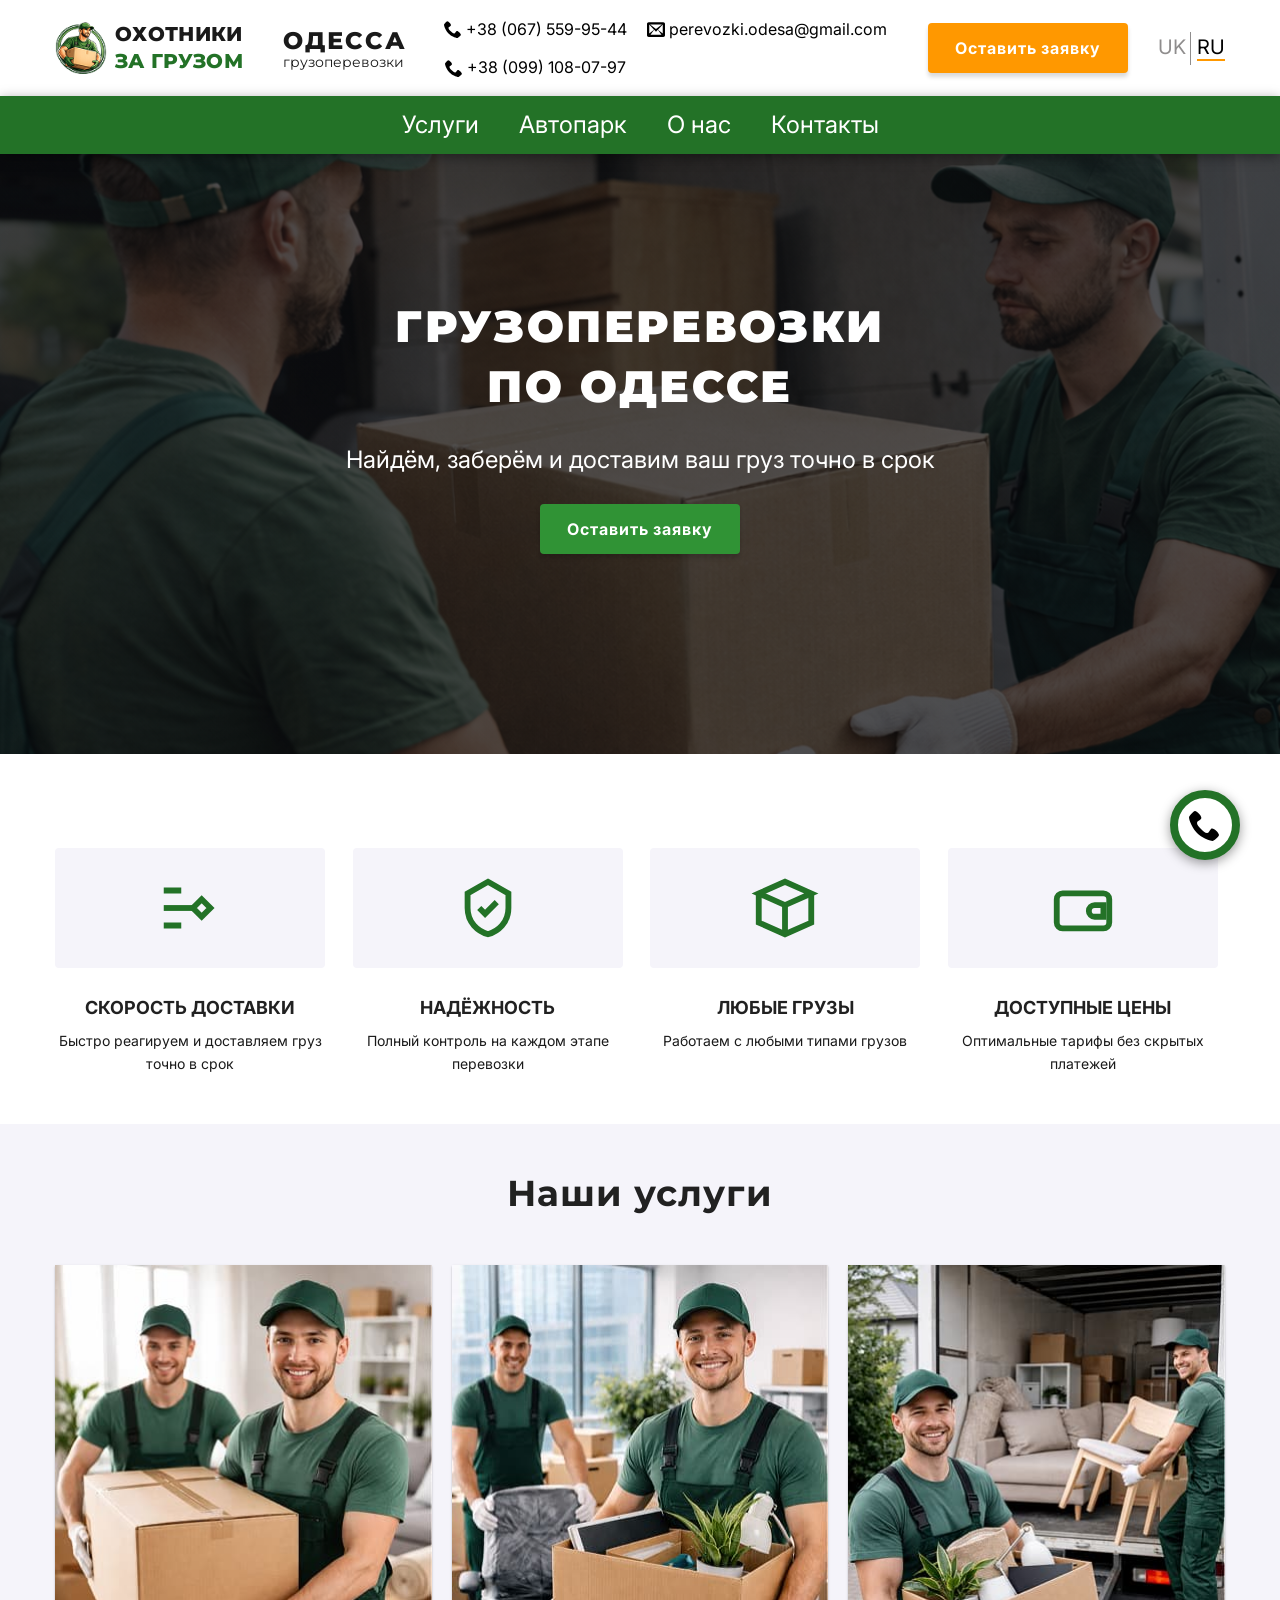
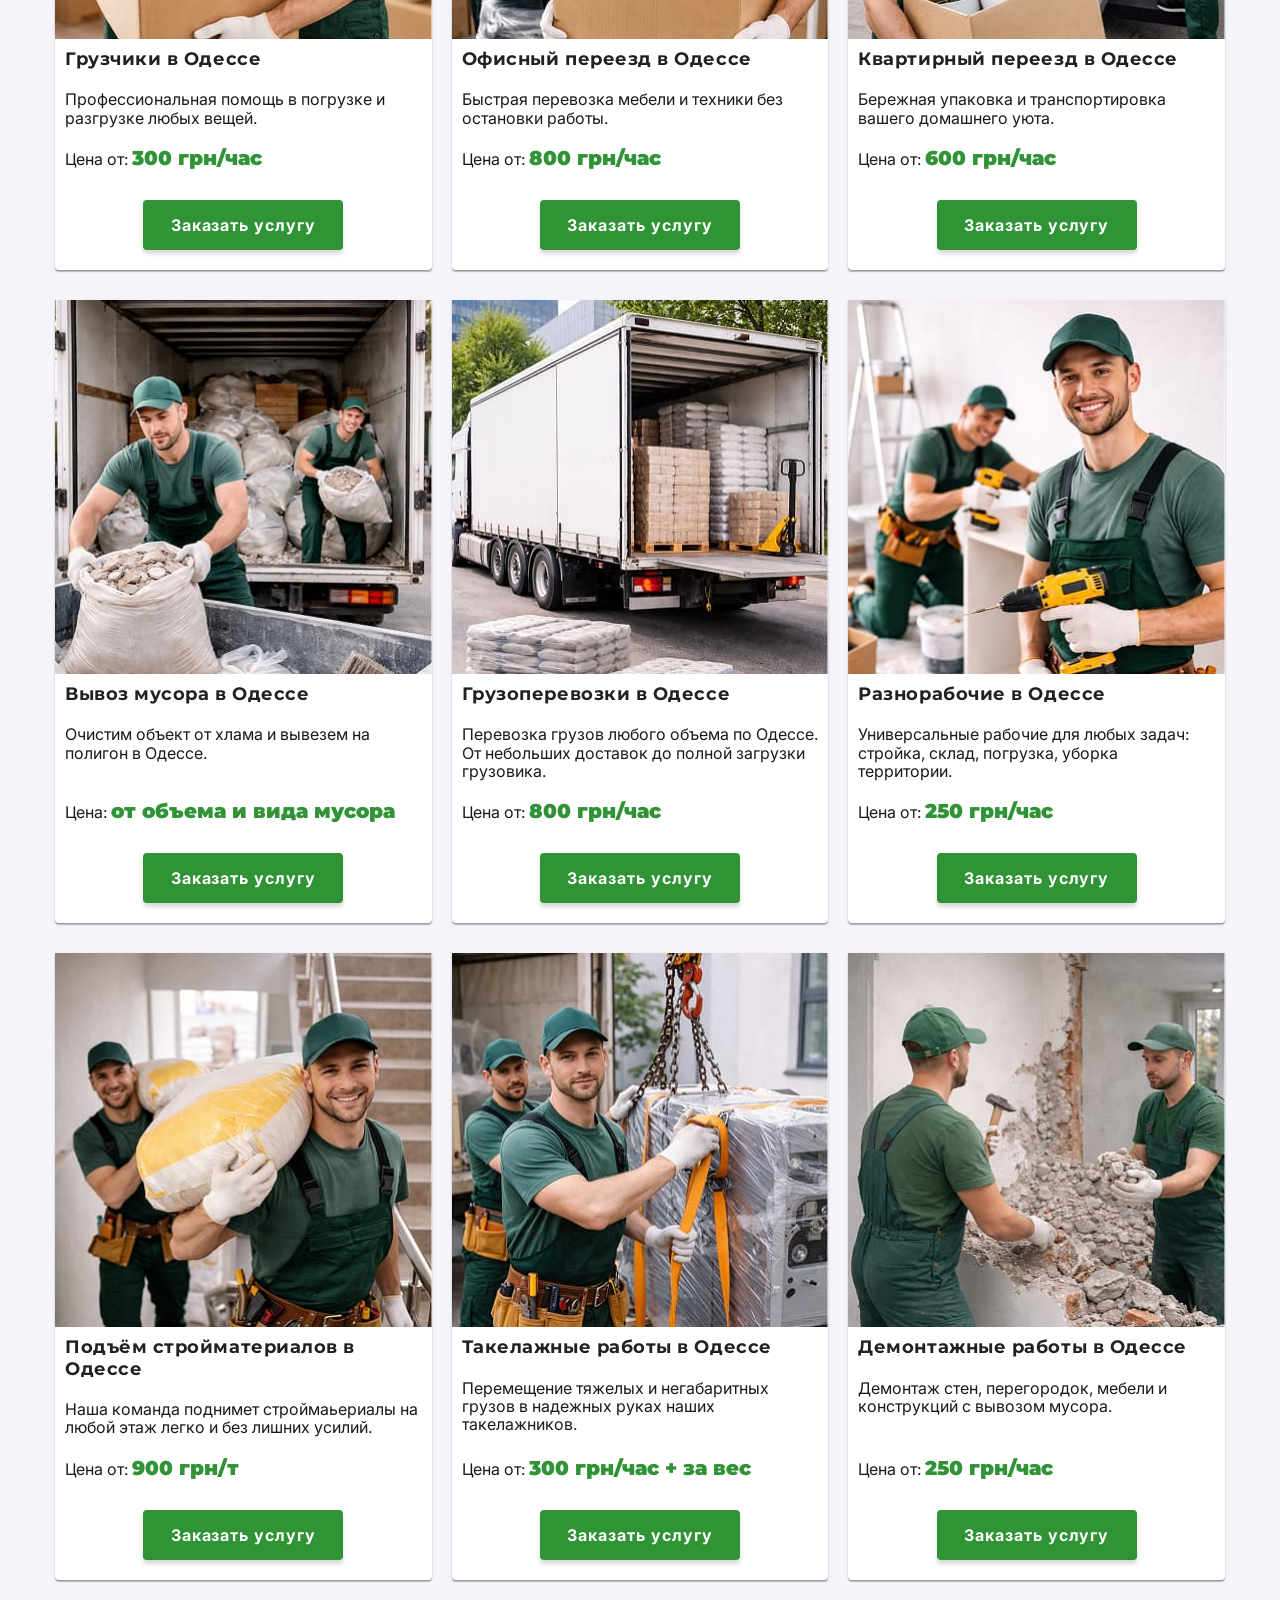
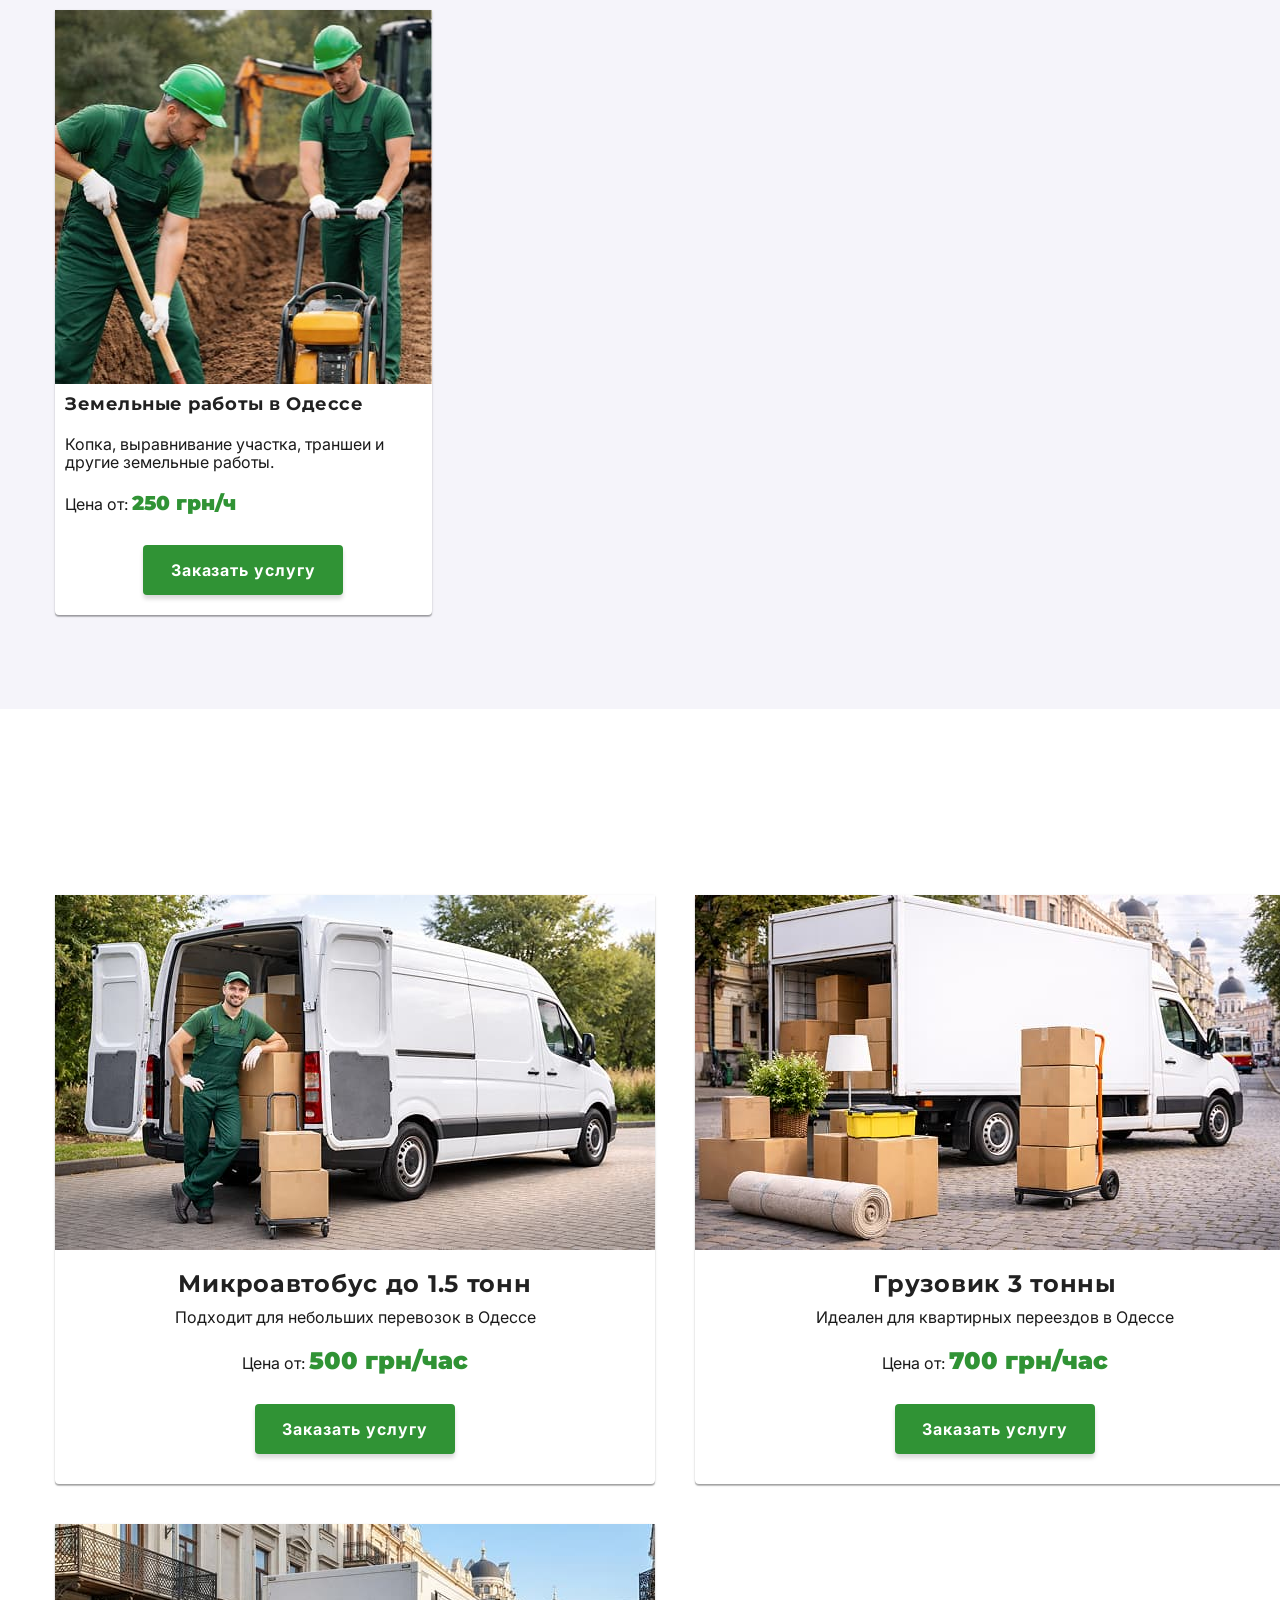
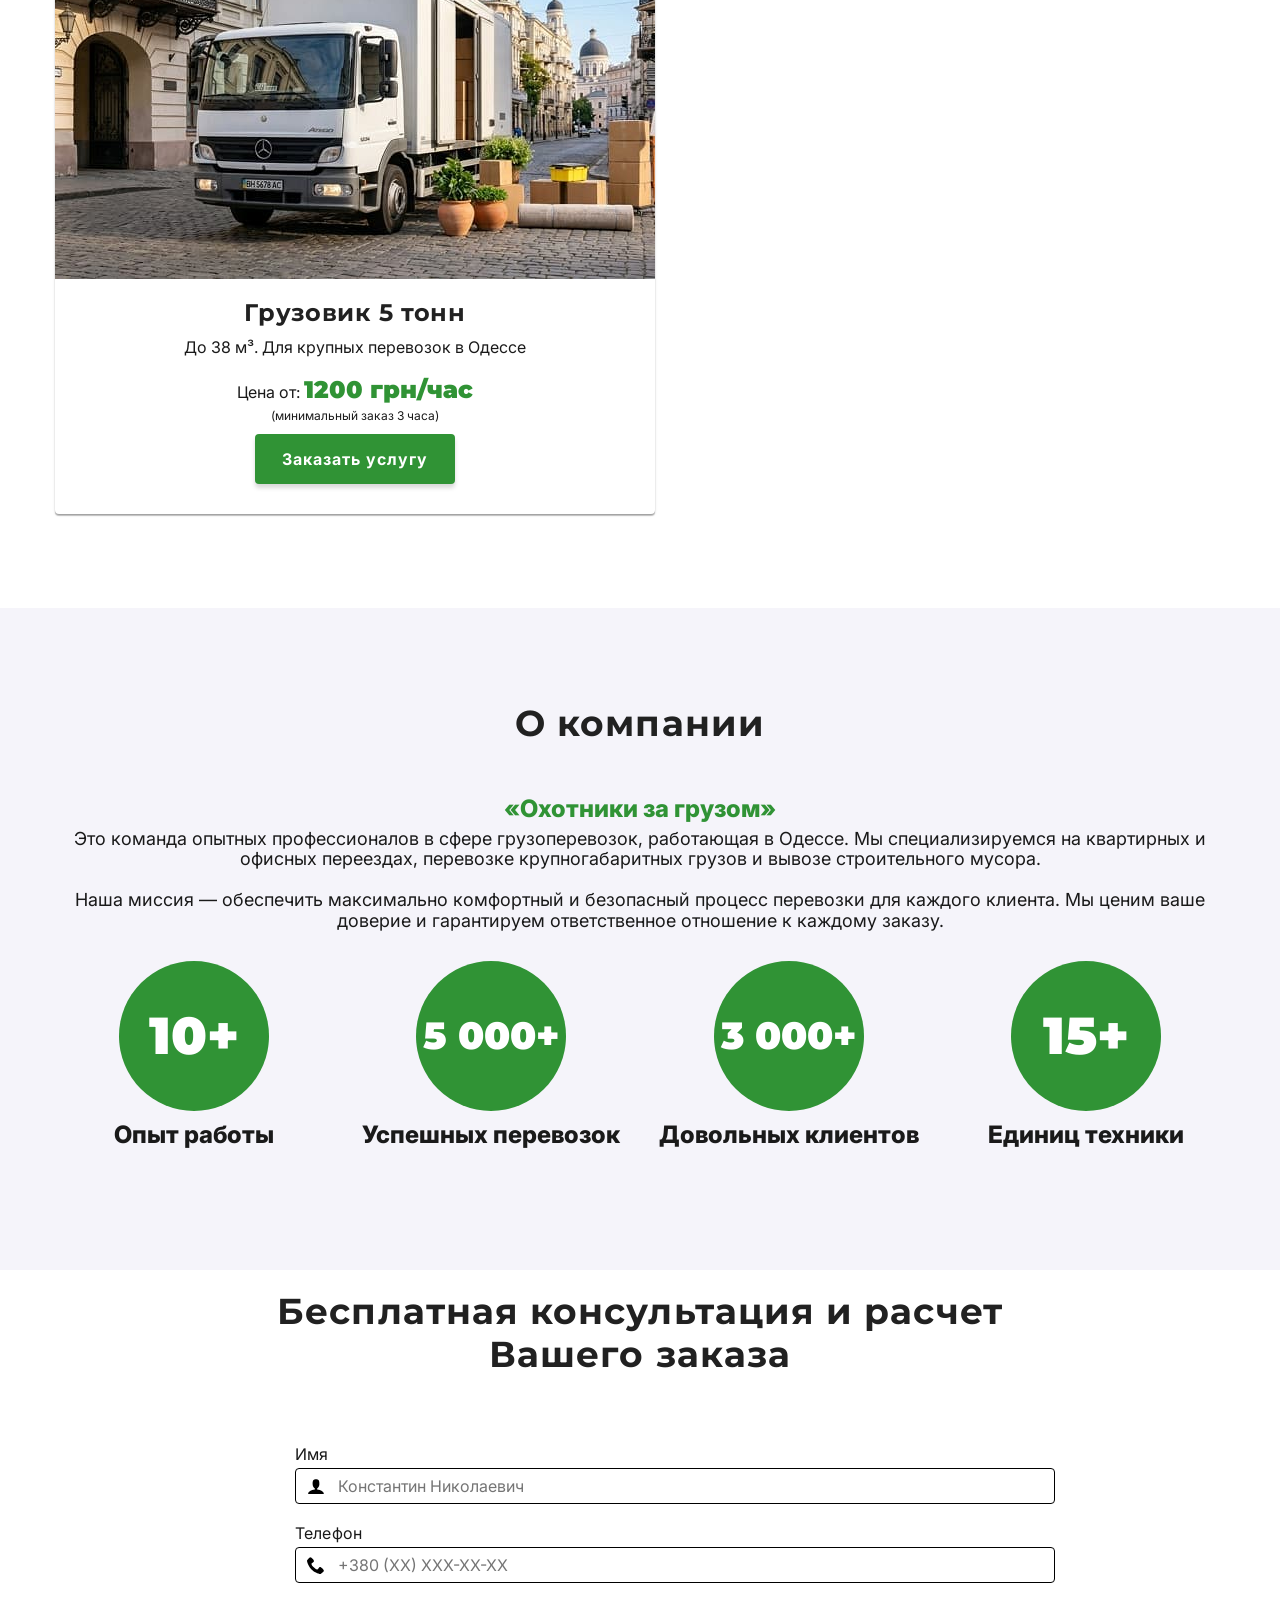
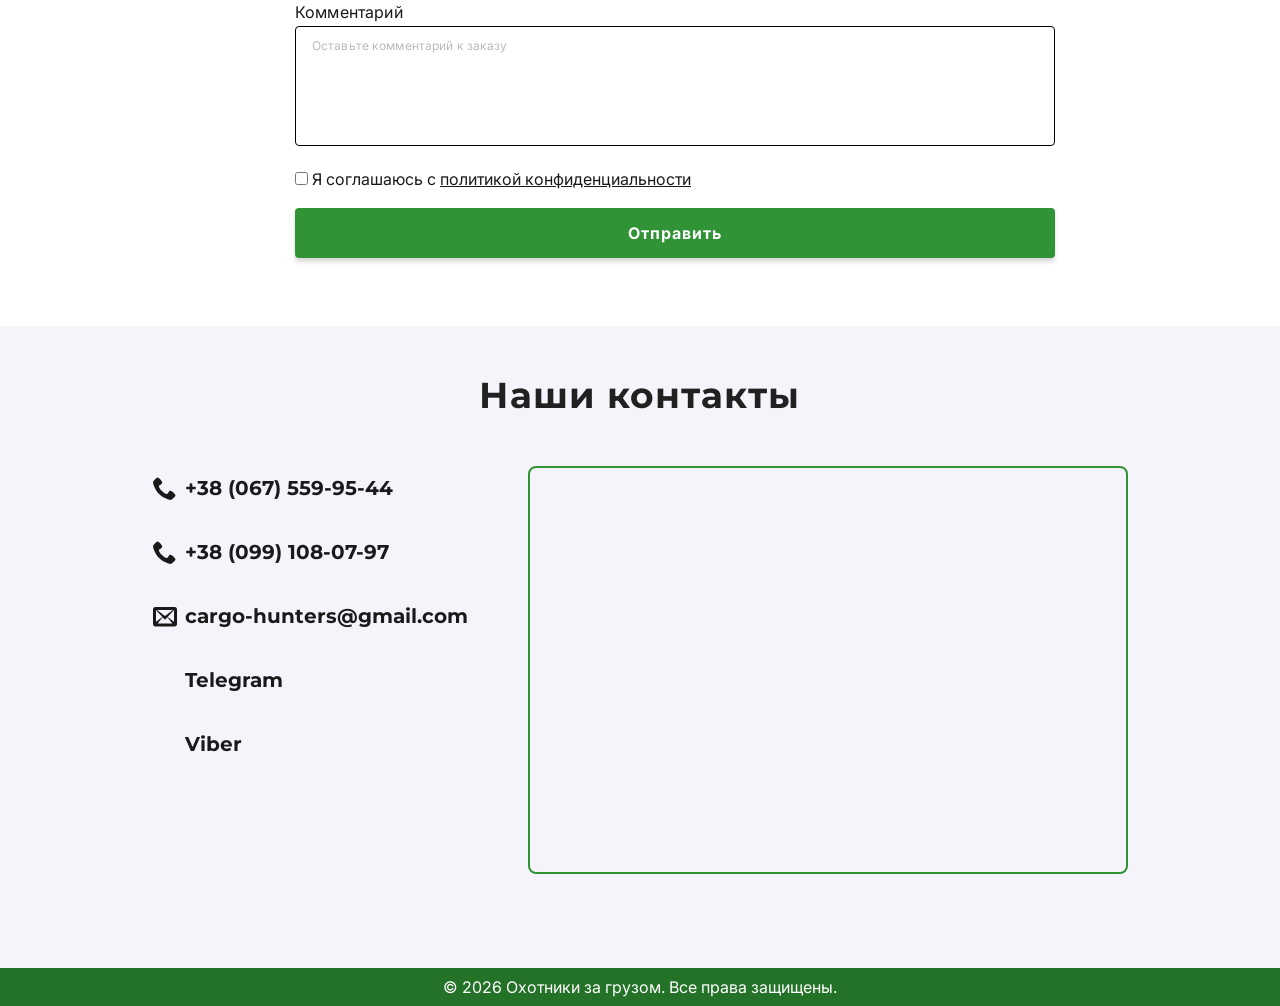
==== ru/index.html @ 2dccdd51 "add page ua" ====
<!doctype html>
<html lang="ru">

<head>
    <meta charset="UTF-8" />
    <meta name="viewport" content="width=device-width, initial-scale=1.0" />
    <meta name="description"
        content="Профессиональные грузоперевозки и услуги грузчиков в Одессе. Квартирные и офисные переезды, вывоз мусора, занос стройматериалов. Низкие цены, работаем 24/7.">
    <meta name="keywords"
        content="грузоперевозки одесса, грузчики одесса, переезд одесса, вывоз мусора одесса, разнорабочие одесса">
    <link rel="canonical" href="https://perevozki-odessa.pp.ua/">

    <meta property="og:type" content="website">
    <meta property="og:url" content="https://perevozki-odessa.pp.ua/">
    <meta property="og:title" content="Охотники за грузом — Быстрые грузоперевозки в Одессе">
    <meta property="og:description"
        content="Найдём, заберём и доставим ваш груз точно в срок. Грузчики от 300 грн/час. Звоните!">
    <meta property="og:image" content="https://perevozki-odessa.pp.ua/img/og-image.jpg">
    <meta property="og:site_name" content="Охотники за грузом">
    <meta property="og:locale" content="ru_RU">

    <meta name="twitter:card" content="summary_large_image">
    <meta name="twitter:title" content="Грузоперевозки Одесса | Охотники за грузом">
    <meta name="twitter:description" content="Переезды и грузчики в Одессе. Надежно и аккуратно.">
    <meta name="twitter:image" content="https://perevozki-odessa.pp.ua/img/og-image.jpg">

    <link rel="alternate" hreflang="uk" href="https://perevozki-odessa.pp.ua/" />
    <link rel="alternate" hreflang="ru" href="https://perevozki-odessa.pp.ua/ru/" />
    <link rel="alternate" hreflang="x-default" href="https://perevozki-odessa.pp.ua/" />

    <title>Охотники за грузом. Грузоперевозки Одесса. Грузчики Одесса</title>
    <link rel="icon" href="/favicon.ico" type="image/x-icon">

    <link
        href="https://fonts.googleapis.com/css2?family=Inter:wght@400;500;600;800&family=Montserrat:wght@600;700;800;900&display=swap"
        rel="stylesheet">
    <link rel="stylesheet"
        href="https://cdnjs.cloudflare.com/ajax/libs/modern-normalize/1.1.0/modern-normalize.min.css" />
    <link rel="stylesheet" href="../css/main.min.css" />
</head>

<body>
    <header class="header">
        <div class="container">
            <!-- logo -->
            <div class="nav">
                <a href="/" class="logo__link">
                    <div class="logo__link__img">
                        <img src="../img/logo.png" alt="логотип мужчина в форме с коробкой в руках" loading="lazy" />
                    </div>
                    <p class="logo__link__text">Охотники <span>за грузом</span></p>
                </a>

                <p class="logo__city">Одесса <span>грузоперевозки</span></p>

                <button type="button" class="menu-open-btn" data-openBurger>
                    <svg width="40" height="40">
                        <use href="../img/icons3.svg#icon-menu"></use>
                    </svg>
                </button>
                <!-- Mob menu -->
                <div class="burger__backdrop is-hidden" data-burgerBackdrop>
                    <div class="burger">
                        <button type="button" class="burger__close" data-closeBurger>
                            <svg width="32" height="32">
                                <use href="../img/icons3.svg#icon-cross"></use>
                            </svg>
                        </button>

                        <ul class="burger__list">
                            <li class="burger__list__item">
                                <a class="burger__list__item__link" href="tel:+380675599544">
                                    <svg class="burger__list__item__icon" width="24" height="24">
                                        <use href="../img/icons3.svg#icon-phone"></use>
                                    </svg>
                                    +38 (067) 559-95-44
                                </a>
                            </li>
                            <li class="burger__list__item">
                                <a class="burger__list__item__link" href="tel:+380991080797">
                                    <svg class="burger__list__item__icon" width="24" height="24">
                                        <use href="../img/icons3.svg#icon-phone"></use>
                                    </svg>
                                    +38 (099) 108-07-97</a>
                            </li>
                            <li class="burger__list__item">
                                <a class="burger__list__item__link" href="mailto:allo01082019odessa@gmail.com"><svg
                                        class="burger__list__item__icon" width="24" height="24">
                                        <use href="../img/icons3.svg#icon-envelop"></use>
                                    </svg>perevozki.odesa@gmail.com</a>
                            </li>
                        </ul>

                        <ul class="burger__socials">
                            <li class="burger__socials__item">
                                <a class="burger__socials__item__link" href="https://t.me/+380675599544" target="_blank"
                                    rel="noopener noreferrer"><svg class="burger__socials__item__icon" width="24"
                                        height="24">
                                        <use href="../img/icons3.svg#icon-telegram"></use>
                                    </svg>Telegram</a>
                            </li>
                            <li class="burger__socials__item">
                                <a class="burger__socials__item__link" href="viber://chat?number=%2B380675599544"
                                    target="_blank" rel="noopener noreferrer"><svg class="burger__socials__item__icon"
                                        width="24" height="24">
                                        <use href="../img/icons3.svg#icon-viber"></use>
                                    </svg>Viber</a>
                            </li>
                        </ul>

                        <ul class="burger__nav__list">
                            <li>
                                <a href="#services" class="burger__nav__list__link" data-bur-links>Услуги</a>
                            </li>
                            <li>
                                <a href="#vehicles" class="burger__nav__list__link" data-bur-links>Автопарк</a>
                            </li>
                            <li>
                                <a href="#about" class="burger__nav__list__link" data-bur-links>О нас</a>
                            </li>
                            <li>
                                <a href="#contacts" class="burger__nav__list__link" data-bur-links>Контакты</a>
                            </li>
                        </ul>
                    </div>
                </div>

                <!-- header contacts -->
                <div class="header__contacts">
                    <div class="header__nav">
                        <div class="header__nav__contacts">
                            <ul class="header__contacts__list">
                                <li class="header__contacts__list__item">
                                    <a class="header__contacts__list__item__link" href="tel:+380675599544">
                                        <svg class="header__contacts__list__item__icon" width="18" height="18">
                                            <use href="../img/icons3.svg#icon-phone"></use>
                                        </svg>
                                        +38 (067) 559-95-44
                                    </a>
                                </li>
                                <li class="header__contacts__list__item">
                                    <a class="header__contacts__list__item__link" href="tel:+380991080797">
                                        <svg class="header__contacts__list__item__icon" width="18" height="18">
                                            <use href="../img/icons3.svg#icon-phone"></use>
                                        </svg>
                                        +38 (099) 108-07-97</a>
                                </li>
                            </ul>

                            <!-- Почта -->

                            <div class="header__contacts__mail">
                                <a href="mailto:perevozki.odesa@gmail.com">
                                    <svg width="18" height="18">
                                        <use href="../img/icons3.svg#icon-envelop"></use>
                                    </svg>
                                    perevozki.odesa@gmail.com
                                </a>
                            </div>
                        </div>
                        <ul class="header__contacts__socials">
                            <li class="header__contacts__socials__item">
                                <a class="header__contacts__socials__item__link" href="https://t.me/+380675599544"
                                    target="_blank" rel="noopener noreferrer"><svg
                                        class="header__contacts__socials__item__icon" width="24" height="24">
                                        <use href="../img/icons3.svg#icon-telegram"></use>
                                    </svg></a>
                            </li>
                            <li class="header__contacts__socials__item">
                                <a class="header__contacts__socials__item__link"
                                    href="viber://chat?number=%2B380675599544" target="_blank"
                                    rel="noopener noreferrer"><svg class="header__contacts__socials__item__icon"
                                        width="24" height="24">
                                        <use href="../img/icons3.svg#icon-viber"></use>
                                    </svg>
                                </a>
                            </li>
                        </ul>
                    </div>
                </div>
                <button type="button" data-open data-service="Консультация"
                    class="header__btn btn--primary btn--yellow btn--desktop">Оставить заявку</button>
                <div class="lang__list">
                    <a href="/" class="lang__link" aria-label="переключения языка страницы на украинский">UK</a>
                    <a href="/ru" class="lang__link current__page"
                        aria-label="переключения языка страницы на русский">RU</a>
                </div>
                <nav class="header__menu">
                    <ul class="header__menu__list">
                        <li><a href="#services" class="header__menu__list__link">Услуги</a></li>
                        <li><a href="#vehicles" class="header__menu__list__link">Автопарк</a></li>
                        <li><a href="#about" class="header__menu__list__link">О нас</a></li>
                        <li><a href="#contacts" class="header__menu__list__link">Контакты</a></li>
                    </ul>
                </nav>
            </div>
        </div>
    </header>
    <main>
        <!-- Section Hero -->
        <section>
            <div class="hero__overlay">
                <h1 class="hero__overlay__title">Грузоперевозки <br />по Одессе</h1>
                <p class="hero__overlay__text">Найдём, заберём и доставим ваш груз точно в срок</p>
                <button type="button" class="btn--primary" data-open data-service="Консультация">Оставить
                    заявку</button>
            </div>
        </section>

        <!-- Section adventages -->
        <section class="section advantages">
            <div class="container">

                <h2 class="visually-hidden">Наши особенности</h2>
                <ul class="advantages__list">
                    <li class="advantages__card">
                        <div class="advantages__card__icon">
                            <svg viewBox="0 0 24 24" fill="none" stroke="currentColor" stroke-width="2">
                                <path d="M3 12h10" />
                                <path d="M13 12l3-3 3 3-3 3-3-3z" />
                                <path d="M3 6h6M3 18h6" />
                            </svg>
                        </div>
                        <h3 class="advantages__card__title">Скорость доставки</h3>
                        <p class="advantages__card__text">Быстро реагируем и доставляем груз точно в срок</p>
                    </li>

                    <li class="advantages__card">
                        <div class="advantages__card__icon">
                            <svg viewBox="0 0 24 24" fill="none" stroke="currentColor" stroke-width="2">
                                <path d="M12 3l7 4v5c0 5-3.5 8-7 9-3.5-1-7-4-7-9V7l7-4z" />
                                <path d="M9 12l2 2 4-4" />
                            </svg>
                        </div>
                        <h3 class="advantages__card__title">Надёжность</h3>
                        <p class="advantages__card__text">Полный контроль на каждом этапе перевозки</p>
                    </li>

                    <li class="advantages__card">
                        <div class="advantages__card__icon">
                            <svg viewBox="0 0 24 24" fill="none" stroke="currentColor" stroke-width="2">
                                <path d="M3 7l9-4 9 4-9 4-9-4z" />
                                <path d="M3 7v10l9 4 9-4V7" />
                                <path d="M12 11v10" />
                            </svg>
                        </div>
                        <h3 class="advantages__card__title">Любые грузы</h3>
                        <p class="advantages__card__text">Работаем с любыми типами грузов</p>
                    </li>

                    <li class="advantages__card">
                        <div class="advantages__card__icon">
                            <svg viewBox="0 0 24 24" fill="none" stroke="currentColor" stroke-width="2">
                                <rect x="3" y="7" width="18" height="12" rx="2" />
                                <path d="M16 11h3v4h-3a2 2 0 0 1 0-4z" />
                            </svg>
                        </div>
                        <h3 class="advantages__card__title">Доступные цены</h3>
                        <p class="advantages__card__text">Оптимальные тарифы без скрытых платежей</p>
                    </li>

                </ul>
            </div>
        </section>

        <!-- Section services -->
        <section class="section services section--second-color" id="services">
            <div class="container">

                <h2 class="title">Наши услуги <span class="visually-hidden">грузоперевозок в Одессе </span></h2>

                <ul class="services__list">
                    <li class="services__item">
                        <picture class="services__item__img">
                            <source
                                srcset="../img/desktop/workers-1-desktop.jpg 1x, ../img/desktop/workers-1-desktop2x.jpg 2x"
                                media="(min-width: 1200px)">
                            <source
                                srcset="../img/tablet/workers-1-tablet.jpg 1x, ../img/tablet/workers-1-tablet2x.jpg 2x"
                                media="(min-width: 768px)">
                            <source srcset="../img/mobile/workers-1.jpg 1x, ../img/mobile/workers-1-2x.jpg 2x"
                                media="(min-width: 480px)">
                            <img src="../img/mobile/workers-1.jpg" alt="двое мужчин, грузчики в форме несут коробки"
                                width="450" />
                        </picture>
                        <div class="services__item__box">
                            <h3 class="services__item__title">Грузчики в Одессе</h3>
                            <p class="services__item__text">Профессиональная помощь в погрузке и разгрузке любых вещей.
                            </p>
                            <p class="services__item__price">Цена от: <span>300 грн/час</span></p>
                            <button type="button" class="btn--primary" data-open
                                data-service="Грузчики от 300 грн/час">Заказать
                                услугу</button>
                        </div>
                    </li>
                    <li class="services__item">
                        <picture class="services__item__img">
                            <source
                                srcset="../img/desktop/workers-2-desktop.jpg 1x, ../img/desktop/workers-2-desktop2x.jpg 2x"
                                media="(min-width: 1200px)">
                            <source
                                srcset="../img/tablet/workers-2-tablet.jpg 1x, ../img/tablet/workers-2-tablet2x.jpg 2x"
                                media="(min-width: 768px)">
                            <source srcset="../img/mobile/workers-2.jpg 1x, ../img/mobile/workers-2-2x.jpg 2x"
                                media="(min-width: 480px)">
                            <img src="../img/mobile/workers-2.jpg" alt="двое мужчин, грузчики в форме несут коробки"
                                width="450" />
                        </picture>
                        <div class="services__item__box">
                            <h3 class="services__item__title">Офисный переезд в Одессе</h3>
                            <p class="services__item__text">Быстрая перевозка мебели и техники без остановки работы.</p>
                            <p class="services__item__price">Цена от: <span>800 грн/час</span></p>
                            <button type="button" class="btn--primary" data-open
                                data-service="Офисный переезд 800 грн/час">Заказать
                                услугу</button>
                        </div>
                    </li>
                    <li class="services__item">
                        <picture class="services__item__img">
                            <source
                                srcset="../img/desktop/workers-3-desktop.jpg 1x, ../img/desktop/workers-3-desktop2x.jpg 2x"
                                media="(min-width: 1200px)">
                            <source
                                srcset="../img/tablet/workers-3-tablet.jpg 1x, ../img/tablet/workers-3-tablet2x.jpg 2x"
                                media="(min-width: 768px)">
                            <source srcset="../img/mobile/workers-3.jpg 1x, ../img/mobile/workers-3-2x.jpg 2x"
                                media="(min-width: 480px)">
                            <img src="../img/mobile/workers-3.jpg" alt="двое мужчин, грузчики в форме несут мебель"
                                width="450" />
                        </picture>
                        <div class="services__item__box">
                            <h3 class="services__item__title">Квартирный переезд в Одессе</h3>
                            <p class="services__item__text">Бережная упаковка и транспортировка вашего домашнего уюта.
                            </p>
                            <p class="services__item__price">Цена от: <span>600 грн/час</span></p>
                            <button type="button" class="btn--primary" data-open
                                data-service="Квартирный переезд от 600 грн/час">Заказать услугу</button>
                        </div>
                    </li>
                    <li class="services__item">
                        <picture class="services__item__img">
                            <source
                                srcset="../img/desktop/workers-4-desktop.jpg 1x, ../img/desktop/workers-4-desktop2x.jpg 2x"
                                media="(min-width: 1200px)">
                            <source
                                srcset="../img/tablet/workers-4-tablet.jpg 1x, ../img/tablet/workers-4-tablet2x.jpg 2x"
                                media="(min-width: 768px)">
                            <source srcset="../img/mobile/workers-4.jpg 1x, ../img/mobile/workers-4-2x.jpg 2x"
                                media="(min-width: 480px)">
                            <img src="../img/mobile/workers-4.jpg"
                                alt="двое мужчин, грузчики в форме грузят строительный мусор" width="450" />
                        </picture>
                        <div class="services__item__box">
                            <h3 class="services__item__title">Вывоз мусора в Одессе</h3>
                            <p class="services__item__text">Очистим объект от хлама и вывезем на полигон в Одессе.</p>
                            <p class="services__item__price">Цена: <span>от объема и вида мусора</span></p>
                            <button type="button" class="btn--primary" data-open data-service="Вывоз мусора">Заказать
                                услугу</button>
                        </div>
                    </li>
                    <li class="services__item">
                        <picture class="services__item__img">
                            <source
                                srcset="../img/desktop/workers-5-desktop.jpg 1x, ../img/desktop/workers-5-desktop2x.jpg 2x"
                                media="(min-width: 1200px)">
                            <source
                                srcset="../img/tablet/workers-5-tablet.jpg 1x, ../img/tablet/workers-5-tablet2x.jpg 2x"
                                media="(min-width: 768px)">
                            <source srcset="../img/mobile/workers-5.jpg 1x, ../img/mobile/workers-5-2x.jpg 2x"
                                media="(min-width: 480px)">
                            <img src="../img/mobile/workers-5.jpg" alt="грузовик с палетами товаров в коробках и бочках"
                                width="450" />
                        </picture>
                        <div class="services__item__box">
                            <h3 class="services__item__title">Грузоперевозки в Одессе</h3>
                            <p class="services__item__text">Перевозка грузов любого объема по Одессе. От небольших
                                доставок до полной
                                загрузки грузовика.</p>
                            <p class="services__item__price">Цена от: <span>800 грн/час</span></p>
                            <button type="button" class="btn--primary" data-open
                                data-service="Грузоперевозки от 1500 грн/час">Заказать
                                услугу</button>
                        </div>
                    </li>
                    <li class="services__item">
                        <picture class="services__item__img">
                            <source
                                srcset="../img/desktop/workers-6-desktop.jpg 1x, ../img/desktop/workers-6-desktop2x.jpg 2x"
                                media="(min-width: 1200px)">
                            <source
                                srcset="../img/tablet/workers-6-tablet.jpg 1x, ../img/tablet/workers-6-tablet2x.jpg 2x"
                                media="(min-width: 768px)">
                            <source srcset="../img/mobile/workers-6.jpg 1x, ../img/mobile/workers-6-2x.jpg 2x"
                                media="(min-width: 480px)">
                            <img src="../img/mobile/workers-6.jpg"
                                alt="двое мужчин, делают ремонт в квартире с профессиональным инструментом"
                                width="450" />
                        </picture>
                        <div class="services__item__box">
                            <h3 class="services__item__title">Разнорабочие в Одессе</h3>
                            <p class="services__item__text">Универсальные рабочие для любых задач: стройка, склад,
                                погрузка, уборка
                                территории.</p>
                            <p class="services__item__price">Цена от: <span>250 грн/час</span></p>
                            <button type="button" class="btn--primary" data-open
                                data-service="Разнорабочие от 250 грн/час">Заказать
                                услугу</button>
                        </div>
                    </li>
                    <li class="services__item">
                        <picture class="services__item__img">
                            <source
                                srcset="../img/desktop/workers-7-desktop.jpg 1x, ../img/desktop/workers-7-desktop2x.jpg 2x"
                                media="(min-width: 1200px)">
                            <source
                                srcset="../img/tablet/workers-7-tablet.jpg 1x, ../img/tablet/workers-7-tablet2x.jpg 2x"
                                media="(min-width: 768px)">
                            <source srcset="../img/mobile/workers-7.jpg 1x, ../img/mobile/workers-7-2x.jpg 2x"
                                media="(min-width: 480px)">
                            <img src="../img/mobile/workers-7.jpg"
                                alt="двое мужчин, грузчики в форме несут мешки с цементом" width="450" />
                        </picture>
                        <div class="services__item__box">
                            <h3 class="services__item__title">Подъём стройматериалов в Одессе</h3>
                            <p class="services__item__text">Наша команда поднимет строймаьериалы на любой этаж легко и
                                без лишних
                                усилий.</p>
                            <p class="services__item__price">Цена от: <span>900 грн/т</span></p>
                            <button type="button" class="btn--primary" data-open
                                data-service="Подъём строй. мат. от 900 грн/т">Заказать
                                услугу</button>
                        </div>
                    </li>
                    <li class="services__item">
                        <picture class="services__item__img">
                            <source
                                srcset="../img/desktop/workers-8-desktop.jpg 1x, ../img/desktop/workers-8-desktop2x.jpg 2x"
                                media="(min-width: 1200px)">
                            <source
                                srcset="../img/tablet/workers-8-tablet.jpg 1x, ../img/tablet/workers-8-tablet2x.jpg 2x"
                                media="(min-width: 768px)">
                            <source srcset="../img/mobile/workers-8.jpg 1x, ../img/mobile/workers-8-2x.jpg 2x"
                                media="(min-width: 480px)">
                            <img src="../img/mobile/workers-8.jpg"
                                alt="двое мужчин, грузчики в форме поднимают тяжелое оборудование" width="450" />
                        </picture>
                        <div class="services__item__box">
                            <h3 class="services__item__title">Такелажные работы в Одессе</h3>
                            <p class="services__item__text">Перемещение тяжелых и негабаритных грузов в надежных руках
                                наших
                                такелажников.</p>
                            <p class="services__item__price">Цена от: <span>300 грн/час + за вес</span></p>
                            <button type="button" class="btn--primary" data-open
                                data-service="Такелаж от 300 грн/час">Заказать
                                услугу</button>
                        </div>
                    </li>
                    <li class="services__item">
                        <picture class="services__item__img">
                            <source
                                srcset="../img/desktop/workers-9-desktop.jpg 1x, ../img/desktop/workers-9-desktop2x.jpg 2x"
                                media="(min-width: 1200px)">
                            <source
                                srcset="../img/tablet/workers-9-tablet.jpg 1x, ../img/tablet/workers-9-tablet2x.jpg 2x"
                                media="(min-width: 768px)">
                            <source srcset="../img/mobile/workers-9.jpg 1x, ../img/mobile/workers-9-2x.jpg 2x"
                                media="(min-width: 480px)">
                            <img src="../img/mobile/workers-9.jpg" alt="двое мужчин, в форме сносят стену" width="450" />
                        </picture>
                        <div class="services__item__box">
                            <h3 class="services__item__title">Демонтажные работы в Одессе</h3>
                            <p class="services__item__text">Демонтаж стен, перегородок, мебели и конструкций с вывозом
                                мусора.</p>
                            <p class="services__item__price">Цена от: <span>250 грн/час</span></p>
                            <button type="button" class="btn--primary" data-open
                                data-service="Демонтаж от 250 грн/час">Заказать
                                услугу</button>
                        </div>
                    </li>
                    <li class="services__item">
                        <picture class="services__item__img">
                            <source
                                srcset="../img/desktop/workers-10-desktop.jpg 1x, ../img/desktop/workers-10-desktop2x.jpg 2x"
                                media="(min-width: 1200px)">
                            <source
                                srcset="../img/tablet/workers-10-tablet.jpg 1x, ../img/tablet/workers-10-tablet2x.jpg 2x"
                                media="(min-width: 768px)">
                            <source srcset="../img/mobile/workers-10.jpg 1x, ../img/mobile/workers-10-2x.jpg 2x"
                                media="(min-width: 480px)">
                            <img src="../img/mobile/workers-10.jpg" alt="двое мужчин, в форме выкапывают землю"
                                width="450" />
                        </picture>
                        <div class="services__item__box">
                            <h3 class="services__item__title">Земельные работы в Одессе</h3>
                            <p class="services__item__text">Копка, выравнивание участка, траншеи и другие земельные
                                работы.</p>
                            <p class="services__item__price">Цена от: <span>250 грн/ч</span></p>
                            <button type="button" class="btn--primary" data-open
                                data-service="Земельные от 250 грн/час">Заказать
                                услугу</button>
                        </div>
                    </li>
                </ul>
            </div>
        </section>

        <!-- Section vehicles -->
        <section class="section vehicle" id="vehicles">
            <div class="container">
                <h2 class="title title--white">Наш автопарк в Одессе</h2>

                <ul class="vehicle__list">
                    <li class="vehicle__list__item">
                        <picture class="vehicle__list__item__img">
                            <source
                                srcset="../img/desktop/transport-1-desktop.jpg 1x, ../img/desktop/transport-1-desktop2x.jpg 2x"
                                media="(min-width: 1200px)">
                            <source
                                srcset="../img/tablet/transport-1-tablet.jpg 1x, ../img/tablet/transport-1-tablet2x.jpg 2x"
                                media="(min-width: 768px)">
                            <source srcset="../img/mobile/transport-1.jpg 1x, ../img/mobile/transport-1-2x.jpg 2x"
                                media="(min-width: 480px)">
                            <img src="../img/mobile/transport-1.jpg" alt="двое мужчин, грузчики в форме несут коробки"
                                width="450" />
                        </picture>
                        <div class="vehicle__list__item__box">
                            <h3 class="vehicle__list__item__title">Микроавтобус до 1.5 тонн</h3>
                            <p class="vehicle__list__item__text">Подходит для небольших перевозок в Одессе</p>
                            <p class="vehicle__list__item__price">Цена от: <span>500 грн/час</span></p>
                            <button type="button" class="btn--primary" data-open
                                data-service="Микроавтобус до 1.5 тонн">Заказать
                                услугу</button>
                        </div>
                    </li>

                    <li class="vehicle__list__item">
                        <picture class="vehicle__list__item__img">
                            <source
                                srcset="../img/desktop/transport-2-desktop.jpg 1x, ../img/desktop/transport-2-desktop2x.jpg 2x"
                                media="(min-width: 1200px)">
                            <source
                                srcset="../img/tablet/transport-2-tablet.jpg 1x, ../img/tablet/transport-2-tablet2x.jpg 2x"
                                media="(min-width: 768px)">
                            <source srcset="../img/mobile/transport-2.jpg 1x, ../img/mobile/transport-2-2x.jpg 2x"
                                media="(min-width: 480px)">
                            <img src="../img/mobile/transport-2.jpg" alt="двое мужчин, грузчики в форме несут коробки"
                                width="450" />
                        </picture>
                        <div class="vehicle__list__item__box">
                            <h3 class="vehicle__list__item__title">Грузовик 3 тонны</h3>
                            <p class="vehicle__list__item__text">Идеален для квартирных переездов в Одессе</p>
                            <p class="vehicle__list__item__price">Цена от: <span>700 грн/час</span></p>
                            <button type="button" class="btn--primary" data-open
                                data-service="Грузовик 3 тонны">Заказать
                                услугу</button>
                        </div>
                    </li>

                    <li class="vehicle__list__item">
                        <picture class="vehicle__list__item__img">
                            <source
                                srcset="../img/desktop/transport-3-desktop.jpg 1x, ../img/desktop/transport-3-desktop2x.jpg 2x"
                                media="(min-width: 1200px)">
                            <source
                                srcset="../img/tablet/transport-3-tablet.jpg 1x, ../img/tablet/transport-3-tablet2x.jpg 2x"
                                media="(min-width: 768px)">
                            <source srcset="../img/mobile/transport-3.jpg 1x, ../img/mobile/transport-3-2x.jpg 2x"
                                media="(min-width: 480px)">
                            <img src="../img/mobile/transport-3.jpg" alt="двое мужчин, грузчики в форме несут коробки"
                                width="450" />
                        </picture>
                        <div class="vehicle__list__item__box">
                            <h3 class="vehicle__list__item__title">Грузовик 5 тонн</h3>
                            <p class="vehicle__list__item__text">До 38 м³. Для крупных перевозок в Одессе</p>
                            <p class="vehicle__list__item__price">Цена от: <span>1200 грн/час</span></p>
                            <p class="vehicle__list__item__price__under">(минимальный заказ 3 часа)</p>
                            <button type="button" class="btn--primary" data-open data-service="Грузовик 5 тонн">Заказать
                                услугу</button>
                        </div>
                    </li>
                </ul>
            </div>
        </section>
        <!-- Section about -->
        <section class="section section--second-color" id="about">
            <div class="container">
                <h2 class="title">О компании</h2>
                <p class="about__text"><span>«Охотники за грузом»</span> Это команда опытных профессионалов в сфере
                    грузоперевозок,
                    работающая в Одессе. Мы
                    специализируемся на квартирных и офисных переездах, перевозке крупногабаритных грузов и вывозе
                    строительного
                    мусора.</p>
                <p class="about__subtext">
                    Наша миссия — обеспечить максимально комфортный и безопасный процесс перевозки для каждого клиента.
                    Мы ценим
                    ваше
                    доверие и гарантируем ответственное отношение к каждому заказу.
                </p>
                <ul class="about__list">
                    <li class="about__list__item">
                        <span>10+</span>
                        <p>Опыт работы</p>
                    </li>
                    <li class="about__list__item">
                        <span>5 000+</span>
                        <p>Успешных перевозок</p>
                    </li>
                    <li class="about__list__item">
                        <span>3 000+</span>
                        <p>Довольных клиентов</p>
                    </li>
                    <li class="about__list__item">
                        <span>15+</span>
                        <p>Единиц техники</p>
                    </li>
                </ul>
            </div>
        </section>
        <!-- Section form -->
        <section class="section form">
            <div class="container">
                <h2 class="title form--title">Бесплатная консультация и расчет Вашего заказа</h2>
                <form class="form" id="form">
                    <div>
                        <label class="form__label" for="name">Имя</label>
                        <div class="form__field">
                            <input class="form__input" type="text" name="name" id="name"
                                placeholder="Константин Николаевич" required />
                            <svg class="form__input__icon" width="18" height="18">
                                <use href="../img/icons3.svg#icon-user"></use>
                            </svg>
                        </div>
                    </div>

                    <div>
                        <label class="form__label" for="telephone">Телефон</label>
                        <div class="form__field">
                            <input class="form__input" type="tel" name="telephone" id="telephone"
                                placeholder="+380 (XX) XXX-XX-XX" required />
                            <svg class="form__input__icon" width="18" height="18">
                                <use href="../img/icons3.svg#icon-phone"></use>
                            </svg>
                        </div>
                    </div>

                    <!-- Hidden service field -->
                    <input class="form__input" type="hidden" name="service" id="service" value="Консультация" />

                    <div>
                        <label class="form__label">Комментарий</label>
                        <textarea class="form__textarea" name="comment" id="comment"
                            placeholder="Оставьте комментарий к заказу"></textarea>
                    </div>

                    <div style="display:none;">
                        <label>Не заполняйте это поле</label>
                        <input type="text" name="company">
                    </div>

                    <label>
                        <input type="checkbox" required>
                        Я соглашаюсь с <a class="policy__link" href="/policy/ru.html" target="_blank"
                            rel="noopener noreferrer">политикой
                            конфиденциальности</a>
                    </label>

                    <button type="submit" class="btn--primary btn--full">Отправить</button>
                </form>
            </div>
        </section>
        <!-- Section contacts -->
        <section class="section contacts section--second-color" id="contacts">
            <div class="container">
                <h2 class="title">Наши контакты</h2>
                <div class="contacts__block">

                    <ul class="contacts__list">
                        <li class="contacts__list__item">

                            <a class="contacts__list__item__link" href="tel:+380675599544">
                                <svg class="contacts__list__item__icon" width="24" height="24">
                                    <use href="../img/icons3.svg#icon-phone"></use>
                                </svg>
                                +38 (067) 559-95-44
                            </a>
                        </li>

                        <li class="contacts__list__item">
                            <a class="contacts__list__item__link" href="tel:+380991080797">
                                <svg class="contacts__list__item__icon" width="24" height="24">
                                    <use href="../img/icons3.svg#icon-phone"></use>
                                </svg>
                                +38 (099) 108-07-97</a>
                        </li>
                        <li class="contacts__list__item">
                            <a class="contacts__list__item__link" href="mailto:allo01082019odessa@gmail.com"><svg
                                    class="contacts__list__item__icon" width="24" height="24">
                                    <use href="../img/icons3.svg#icon-envelop"></use>
                                </svg>cargo-hunters@gmail.com</a>
                        </li>
                        <li class="contacts__list__item">

                            <a class="contacts__list__item__link" href="https://t.me/+380675599544" target="_blank"
                                rel="noopener noreferrer"><svg class="contacts__list__item__icon" width="24"
                                    height="24">
                                    <use href="../img/icons3.svg#icon-telegram"></use>
                                </svg>Telegram</a>
                        </li>
                        <li class="contacts__list__item">

                            <a class="contacts__list__item__link" href="viber://chat?number=%2B380675599544"
                                target="_blank" rel="noopener noreferrer"><svg class="contacts__list__item__icon"
                                    width="24" height="24">
                                    <use href="../img/icons3.svg#icon-viber"></use>
                                </svg>Viber</a>
                        </li>
                    </ul>

                    <div class="contacts__map">
                        <iframe src="https://www.google.com/maps?q=Одесса+65000&output=embed" height="400"
                            style="width: 100%; border: 0;" loading="lazy">
                        </iframe>
                    </div>
                </div>
            </div>
        </section>
    </main>
    <footer class="footer">
        <p class="footer__text">© 2026 Охотники за грузом. Все права защищены.</p>
    </footer>

    <!-- Modal -->
    <div class="backdrop is-hidden" data-backdrop>
        <div class="modal">
            <button class="close-button" data-close>
                <svg class="close-icon" width="18" height="18">
                    <use href="../img/icons3.svg#icon-cross"></use>
                </svg>
            </button>
            <h3 class="title small">Заполните форму заявки</h3>
            <form class="form" id="modal-form">
                <div>
                    <label class="form__label" for="modal-name">Имя</label>
                    <div class="form__field">
                        <input class="form__input" type="text" name="name" id="modal-name"
                            placeholder="Константин Николаевич" required />
                        <svg class="form__input__icon" width="18" height="18">
                            <use href="../img/icons3.svg#icon-user"></use>
                        </svg>
                    </div>
                </div>
                <div>
                    <label class="form__label" for="modal-telephone">Телефон</label>
                    <div class="form__field">
                        <input class="form__input" type="tel" name="telephone" id="modal-telephone"
                            placeholder="+380 (XX) XXX-XX-XX" required />
                        <svg class="form__input__icon" width="18" height="18">
                            <use href="../img/icons3.svg#icon-phone"></use>
                        </svg>
                    </div>
                </div>
                <div>
                    <label class="form__label" for="telephone">Услуга</label>
                    <div class="form__field">
                        <input class="form__input" type="text" name="service" id="modal-service-input" value=""
                            readonly />
                        <svg class="form__input__icon" width="18" height="18">
                            <use href="../img/icons3.svg#icon-book"></use>
                        </svg>
                    </div>

                </div>
                <div>
                    <label class="form__label">Комментарии</label>
                    <textarea class="form__textarea" name="comment" id="modal-comment"
                        placeholder="Оставьте комментарий к заказу"></textarea>
                </div>
                <div style="display:none;">
                    <label>Не заполняйте это поле</label>
                    <input type="text" name="company">
                </div>

                <label>
                    <input type="checkbox" required>
                    Я соглашаюсь с <a class="policy__link" href="/policy/ru.html" target="_blank"
                        rel="noopener noreferrer">политикой
                        конфиденциальности</a>
                </label>

                <button type="submit" class="btn--primary btn--full">Отправить</button>
            </form>

        </div>
    </div>

    <!-- Call -->
    <a href="tel:+380675599544" class="call-btn">
        <svg class="form__input__icon" width="32" height="32">
            <use href="../img/icons3.svg#icon-phone"></use>
        </svg>
    </a>

    <script src="../js/index.js" type="module"></script>
</body>

</html>
---- css/main.min.css ----
:root{--primary-text-color: #1a1a1a;--title-text-color: #212121;--accent-color: #237227;--accent-second-color: #309335;--accent-action-color: #ff9800;--accent-dark-color: rgb(255, 165, 31);--white-color: #ffffff;--black-color: #000000;--bg-color: #ffffff;--modal-bg-color: #ffffff;--hero-bg-color: #2f303a;--section-second-color: #f5f4fa;--address-link-color: rgba(255, 255, 255, 0.6);--vh: 1vh;--animation-main: 250ms cubic-bezier(0.4, 0, 0.2, 1)}h1,h2,h3,h4,h5,h6,p{margin:0}ul{padding:0;margin:0;list-style:none}img{display:block;max-width:100%}a{text-decoration:none;color:inherit}body{font-family:"Inter",sans-serif;font-size:16px;font-weight:400;background-color:var(--bg-color);color:var(--primary-text-color);min-height:100dvh;display:flex;flex-direction:column}.lists{list-style:none}html{scroll-behavior:smooth}body.no-scroll{overflow:hidden}#services,#vehicles,#about,#contacts{scroll-margin-top:152px;scroll-behavior:smooth}@media screen and (min-width: 768px){#services,#vehicles,#about,#contacts{scroll-margin-top:60px}}main{flex:1}.policy__link{text-decoration:underline;transition:color var(--animation-main)}.policy__link:hover{color:var(--accent-second-color)}.visually-hidden{position:absolute;width:1px;height:1px;margin:-1px;border:0;padding:0;white-space:nowrap;clip-path:inset(100%);clip:rect(0 0 0 0);overflow:hidden;opacity:0}.container{width:100%;margin-left:auto;margin-right:auto;padding:0 15px}@media screen and (min-width: 480px){.container{max-width:480px}}@media screen and (min-width: 768px){.container{max-width:768px}}@media screen and (min-width: 1200px){.container{max-width:1200px}}.nav{display:flex;align-items:center}@media screen and (min-width: 768px){.nav{position:relative}}@media screen and (min-width: 1200px){.nav{position:static}}.logo__link{display:flex;align-items:center;gap:8px;margin-right:30px}@media screen and (min-width: 480px){.logo__link{margin-right:60px}}@media screen and (min-width: 768px){.logo__link{margin-right:10px}}@media screen and (min-width: 1200px){.logo__link{margin-right:40px}}.logo__link__img{display:block;width:40px;height:40px}@media screen and (min-width: 480px){.logo__link__img{width:52px;height:52px}}.logo__link__text{display:flex;flex-direction:column;gap:4px;font-family:"Montserrat",sans-serif;font-weight:800;font-size:16px;letter-spacing:.32px;text-transform:uppercase}.logo__link__text span{color:var(--accent-color);display:block;white-space:nowrap}@media screen and (min-width: 480px){.logo__link__text{font-size:18px}}@media screen and (min-width: 768px){.logo__link__text{font-size:16px}.logo__link__text span{font-size:14px;letter-spacing:1.54px}}@media screen and (min-width: 1200px){.logo__link__text{font-size:20px;letter-spacing:.32px}.logo__link__text span{font-size:inherit;letter-spacing:inherit}}.logo__city{display:flex;flex-direction:column;font-family:"Montserrat",sans-serif;font-weight:800;font-size:18px;letter-spacing:4px;text-transform:uppercase}.logo__city span{text-transform:lowercase;font-weight:400;font-size:12px;letter-spacing:normal}@media screen and (min-width: 480px){.logo__city{font-size:24px;letter-spacing:.32px;letter-spacing:2.2px}.logo__city span{font-size:14px}}.logo__slogan{display:flex;align-items:center;justify-content:center;gap:20px;background:var(--accent-color);padding:4px 0;font-size:14px;text-transform:capitalize;text-align:center}.menu-open-btn{display:block;margin-left:auto;background:rgba(0,0,0,0);outline:rgba(0,0,0,0);border:rgba(0,0,0,0);fill:var(--accent-color)}@media screen and (min-width: 768px){.menu-open-btn{display:none}}.btn--primary{display:flex;align-items:center;justify-content:center;height:50px;padding:0;margin:0 auto;min-width:200px;border-radius:4px;border-color:rgba(0,0,0,0);font-family:inherit;font-weight:700;font-size:16px;line-height:1.88;letter-spacing:.06em;background-color:var(--accent-second-color);color:var(--white-color);cursor:pointer;box-shadow:0px 4px 4px rgba(0,0,0,.15);transition:background-color 250ms cubic-bezier(0.4, 0, 0.2, 1)}.btn--primary:hover,.btn--primary:focus{background-color:var(--accent-color)}.btn--primary.btn--full{width:100%}.btn--yellow{background-color:var(--accent-action-color)}.btn--yellow:hover,.btn--yellow:focus{background-color:var(--accent-dark-color)}.btn--desktop{display:none}@media screen and (min-width: 1200px){.btn--desktop{display:flex}}.section{padding-top:60px;padding-bottom:60px}@media screen and (min-width: 1200px){.section{padding-top:94px;padding-bottom:94px}}.section--second-color{background-color:var(--section-second-color)}.title{margin-bottom:30px;font-family:"Montserrat",sans-serif;font-weight:700;font-size:28px;line-height:1.18;text-align:center;letter-spacing:.03em;color:var(--title-text-color)}@media screen and (min-width: 1200px){.title{margin-bottom:50px;font-size:36px}}.title--white{color:var(--white-color)}.title.small{font-size:24px;margin-bottom:20px}.backdrop{position:fixed;top:0;left:0;width:100%;height:100vh;z-index:99999;background-color:rgba(0,0,0,.2);transition:opacity 250ms cubic-bezier(0.4, 0, 0.2, 1),visibility 250ms cubic-bezier(0.4, 0, 0.2, 1)}.backdrop.is-hidden{visibility:hidden;opacity:0;pointer-events:none}.modal{width:90%;padding:20px;position:absolute;top:60px;left:50%;transform:translate(-50%, 0%);background-color:var(--modal-bg-color);box-shadow:0px 1px 3px rgba(0,0,0,.12),0px 1px 1px rgba(0,0,0,.14),0px 2px 1px rgba(0,0,0,.2);border-radius:4px;transition:transform 250ms cubic-bezier(0.4, 0, 0.2, 1)}@media screen and (min-width: 480px){.modal{padding:40px;min-width:450px;min-height:609px}}@media screen and (min-width: 1200px){.modal{min-width:528px;min-height:581px}}.backdrop.is-hidden .modal{transform:translate(500px, 500px)}.close-button{position:absolute;top:8px;right:8px;display:flex;justify-content:center;align-items:center;width:30px;height:30px;border-radius:50%;background:#fff;border:1px solid rgba(0,0,0,.1);cursor:pointer;transition:fill 250ms cubic-bezier(0.4, 0, 0.2, 1)}.close-button:hover{fill:var(--accent-color)}.burger{position:fixed;top:0;right:0;width:90%;height:100vh;z-index:999;background-color:#fff;padding:20px;border-radius:4px 0 0 4px;transform:translateX(100%);transition:transform 300ms ease}.burger__close{display:inline-flex;align-items:center;justify-content:center;width:40px;height:40px;padding:8px;position:absolute;top:10px;right:20px;border:none;background-color:rgba(0,0,0,0);outline:none;transition:fill 250ms cubic-bezier(0.4, 0, 0.2, 1)}.burger__close:hover{fill:var(--accent-second-color);transition:fill 250ms cubic-bezier(0.4, 0, 0.2, 1)}.burger__backdrop{width:100%;height:100vh;position:absolute;top:0;left:0;z-index:998;background:rgba(0,0,0,.3058823529);transition:opacity 300ms ease,visibility 300ms ease}.burger__list{display:flex;flex-direction:column;align-items:left;gap:12px;margin-bottom:20px}.burger__list__item__link{display:inline-flex;align-items:center;gap:8px;font-weight:400;font-size:20px;padding:8px 0}.burger__socials{display:flex;align-items:center;gap:80px}.burger__socials__item__link{display:flex;align-items:center;gap:8px;font-weight:400;font-size:20px;padding:8px 0}.burger__backdrop.is-hidden{visibility:hidden;opacity:0;pointer-events:none}.burger__backdrop:not(.is-hidden) .burger{transform:translateX(0)}.burger__nav__list{display:flex;flex-direction:column;align-items:center;justify-content:center;gap:30px;margin-top:80px;font-family:"Montserrat",sans-serif;font-weight:700;font-size:28px}.burger__nav__list__link{transition:color 250ms cubic-bezier(0.4, 0, 0.2, 1)}.burger__nav__list__link:hover{color:var(--accent-second-color)}@keyframes pulse{0%{box-shadow:0 0 0 0 rgba(46,125,50,.5)}70%{box-shadow:0 0 0 15px rgba(46,125,50,0)}100%{box-shadow:0 0 0 0 rgba(46,125,50,0)}}.call-btn{position:fixed;right:20px;bottom:100px;width:60px;height:60px;border-radius:50%;border:8px solid var(--accent-color);background:#fff;color:#fff;display:flex;align-items:center;justify-content:center;font-size:24px;z-index:9;box-shadow:0px 3px 12px 0px rgba(0,0,0,.4);-webkit-box-shadow:0px 3px 12px 0px rgba(0,0,0,.4);-moz-box-shadow:0px 3px 12px 0px rgba(0,0,0,.4);transition:transform .3s ease,background-color .3s ease}.call-btn svg{position:absolute;top:50%;left:50%;transform:translate(-50%, -50%)}.call-btn{animation:pulse 2s infinite}.call-btn:hover{transform:scale(1.1);background-color:var(--accent-color)}.call-btn:hover svg{fill:#fff}@media screen and (min-width: 768px){.call-btn{right:40px;bottom:40px;width:70px;height:70px}}.lang__list{display:none;gap:11px}@media screen and (min-width: 768px){.lang__list{display:flex;position:absolute;bottom:0;right:0}}@media screen and (min-width: 1200px){.lang__list{position:static}}.lang__link{position:relative;display:block;padding:8px 0;color:#8f8d8d;font-size:14px}.lang__link:first-child::after{content:"";display:block;height:80%;width:1px;background-color:#8f8d8d;position:absolute;top:10%;right:-5px}@media screen and (min-width: 1200px){.lang__link{font-size:20px}}.current__page{color:#000}.current__page::after{content:"";display:block;height:2px;width:100%;background-color:var(--accent-action-color)}.header{padding:10px 0;position:sticky;top:0;z-index:99;background:#fff}@media screen and (min-width: 768px){.header{padding:0 0 10px}}@media screen and (min-width: 1200px){.header{padding:10px 0}}.header__contacts{position:absolute;bottom:-92px;left:0;right:0;width:100%;height:92px;background-color:var(--accent-color);box-shadow:0px 3px 12px 0px rgba(0,0,0,.4);-webkit-box-shadow:0px 3px 12px 0px rgba(0,0,0,.4);-moz-box-shadow:0px 3px 12px 0px rgba(0,0,0,.4)}@media screen and (min-width: 768px){.header__contacts{position:relative;box-shadow:none;background-color:rgba(0,0,0,0);bottom:0;height:auto}.header__contacts__list{display:flex;flex-direction:column;align-items:center;justify-content:center}}.header__contacts__list__item__link{display:flex;align-items:center;gap:8px;padding:6px 0;transition:color 250ms cubic-bezier(0.4, 0, 0.2, 1),fill 250ms cubic-bezier(0.4, 0, 0.2, 1)}@media screen and (min-width: 768px){.header__contacts__list__item__link{gap:4px}.header__contacts__list__item__link:hover{color:var(--accent-second-color);fill:var(--accent-second-color)}}@media screen and (min-width: 1200px){.header__contacts__list__item__link{padding:10px 0}}.header__contacts__list__item__icon{fill:inherit}.header__contacts__socials{display:flex;align-items:center;margin-left:auto;gap:16px}@media screen and (min-width: 480px){.header__contacts__socials{gap:24px}}@media screen and (min-width: 768px){.header__contacts__socials{gap:10px;position:absolute;right:150px;bottom:0}}.header__contacts__socials__item{width:42px;height:42px;background-color:#fff;border-radius:50%;position:relative}@media screen and (min-width: 480px){.header__contacts__socials__item{width:52px;height:52px}}@media screen and (min-width: 768px){.header__contacts__socials__item{width:36px;height:36px}}.header__contacts__socials__item svg{position:absolute;top:50%;left:50%;transform:translate(-50%, -50%)}@media screen and (min-width: 480px){.header__contacts__socials__item svg{width:32px;height:32px}}@media screen and (min-width: 768px){.header__contacts__socials__item svg{width:24px;height:24px}}.header__contacts__mail a{display:flex;align-items:center;gap:8px;padding:6px 0;transition:color 250ms cubic-bezier(0.4, 0, 0.2, 1),fill 250ms cubic-bezier(0.4, 0, 0.2, 1)}.header__contacts__mail a svg{fill:inherit}@media screen and (min-width: 768px){.header__contacts__mail a{gap:4px}.header__contacts__mail a:hover{color:var(--accent-second-color);fill:var(--accent-second-color)}}@media screen and (min-width: 1200px){.header__contacts__mail a{padding:10px 0}}.header__nav{display:flex;align-items:center;color:#fff;fill:#fff;width:100%;margin-left:auto;margin-right:auto;padding:0 15px}@media screen and (min-width: 480px){.header__nav{max-width:480px}}@media screen and (min-width: 768px){.header__nav{width:100%;margin-left:0;margin-right:0;padding:0;color:#000;fill:#000;position:relative}}@media screen and (min-width: 768px){.header__nav__contacts{display:flex;gap:4px;margin-left:auto;position:relative}}@media screen and (min-width: 1200px){.header__nav__contacts{gap:20px}}.header__menu{display:none;padding:10px 0;transition:font-size var(--animation-main),padding var(--animation-main)}@media screen and (min-width: 768px){.header__menu{display:block;position:fixed;width:100%;top:68px;left:0;right:0;background:var(--accent-color);padding:10px 0;box-shadow:0px 3px 12px 0px rgba(0,0,0,.4);-webkit-box-shadow:0px 3px 12px 0px rgba(0,0,0,.4);-moz-box-shadow:0px 3px 12px 0px rgba(0,0,0,.4)}}@media screen and (min-width: 1200px){.header__menu{padding:15px 0;top:96px;font-size:24px}}.header__menu__list{display:flex;gap:40px;align-items:center;justify-content:center;color:#fff}.header__menu--small{font-size:16px;padding:8px 0}.header__menu__list__link{position:relative;text-decoration:none;color:#fff;padding:5px 0;transition:color .3s ease}.header__menu__list__link::after{content:"";position:absolute;left:0;bottom:0;width:100%;height:2px;background-color:var(--accent-action-color);transform:scaleX(0);transform-origin:right;transition:transform .3s ease}.header__menu__list__link:hover::after{transform:scaleX(1);transform-origin:left}.header__btn{margin-right:30px}.hero__overlay{margin-left:auto;margin-right:auto;padding:118px 0;max-width:480px;background-color:var(--hero-bg-color);background-image:linear-gradient(to right, rgba(7, 8, 11, 0.7), rgba(7, 8, 11, 0.7)),url("../img/mobile/hero.jpg");background-position:center;background-size:cover}@media(min-device-pixel-ratio: 2),(min-resolution: 192dpi),(min-resolution: 2dppx){.hero__overlay{background-image:linear-gradient(to right, rgba(7, 8, 11, 0.7), rgba(7, 8, 11, 0.7)),url("../img/mobile/hero2x.jpg")}}@media screen and (min-width: 768px){.hero__overlay{max-width:768px;background-image:linear-gradient(to right, rgba(7, 8, 11, 0.7), rgba(7, 8, 11, 0.7)),url("../img/tablet/hero-tablet.jpg")}}@media screen and (min-width: 768px)and (min-device-pixel-ratio: 2),screen and (min-width: 768px)and (min-resolution: 192dpi),screen and (min-width: 768px)and (min-resolution: 2dppx){.hero__overlay{background-image:linear-gradient(to right, rgba(7, 8, 11, 0.7), rgba(7, 8, 11, 0.7)),url("../img/tablet/hero-tablet2x.jpg")}}@media screen and (min-width: 1200px){.hero__overlay{padding:200px 0;max-width:1600px;background-image:linear-gradient(to right, rgba(7, 8, 11, 0.7), rgba(7, 8, 11, 0.7)),url("../img/desktop/hero.jpg")}}@media screen and (min-width: 1200px)and (min-device-pixel-ratio: 2),screen and (min-width: 1200px)and (min-resolution: 192dpi),screen and (min-width: 1200px)and (min-resolution: 2dppx){.hero__overlay{background-image:linear-gradient(to right, rgba(7, 8, 11, 0.7), rgba(7, 8, 11, 0.7)),url("../img/desktop/hero2x.jpg")}}.hero__overlay__title{margin-bottom:30px;font-family:"Montserrat",sans-serif;font-weight:900;font-size:32px;line-height:1.62;text-align:center;letter-spacing:.06em;text-transform:uppercase;color:var(--white-color);word-wrap:break-word}@media screen and (min-width: 768px){.hero__overlay__title{max-width:360px;margin-left:auto;margin-right:auto}}@media screen and (min-width: 1200px){.hero__overlay__title{max-width:696px;font-size:44px;line-height:1.36}}.hero__overlay__text{margin-bottom:30px;text-align:center;color:var(--white-color)}@media screen and (min-width: 1200px){.hero__overlay__text{font-size:24px}}.section.advantages{padding-bottom:30px}@media screen and (min-width: 1200px){.section.advantages{padding-bottom:48px}}.advantages__list{display:grid;gap:20px;grid-template-columns:1fr}@media screen and (min-width: 768px){.advantages__list{grid-template-columns:repeat(2, 1fr)}}@media screen and (min-width: 1200px){.advantages__list{grid-template-columns:repeat(4, 1fr)}}.advantages__card{width:100%}@media screen and (min-width: 1200px){.advantages__card{width:270px}}.advantages__card__icon{display:flex;align-items:center;justify-content:center;margin-bottom:30px;height:120px;max-width:450px;background-color:var(--section-second-color);border-radius:4px}.advantages__card__icon svg{width:70px;height:70px;color:var(--accent-color)}.advantages__card__title{margin-bottom:10px;font-weight:700;font-size:14px;line-height:1.14;text-align:center;text-transform:uppercase;color:var(--title-text-color)}@media screen and (min-width: 768px){.advantages__card__title{font-size:18px}}.advantages__card__text{font-size:14px;line-height:1.71;text-align:center}.section.services{padding-top:30px}@media screen and (min-width: 1200px){.section.services{padding-top:48px}}.services__list{display:flex;flex-direction:column;justify-content:center;align-items:center;gap:30px}@media screen and (min-width: 768px){.services__list{display:grid;grid-template-columns:repeat(2, 1fr);gap:20px;align-items:stretch}}@media screen and (min-width: 1200px){.services__list{grid-template-columns:repeat(3, 1fr);gap:30px 20px}}.services__item{width:100%;background-color:var(--bg-color);box-shadow:0px 1px 3px rgba(0,0,0,.12),0px 1px 1px rgba(0,0,0,.14),0px 2px 1px rgba(0,0,0,.2);border-radius:0px 0px 4px 4px;overflow:hidden}.services__item img{transition:transform 250ms cubic-bezier(0.4, 0, 0.2, 1)}.services__item:hover .services__item__img img,.services__item:focus .services__item__img img{transform:scale(1.1)}@media screen and (min-width: 768px){.services__item{display:flex;flex-direction:column;height:100%}}.services__item__img{display:block;width:100%;overflow:hidden}@media screen and (min-width: 480px){.services__item__img{height:460px}}@media screen and (min-width: 768px){.services__item__img{height:374px}}.services__item__box{padding:10px 10px 24px}@media screen and (min-width: 768px){.services__item__box{display:flex;flex-direction:column;padding:10px 10px 20px;flex-grow:1}}.services__item__title{margin-bottom:20px;font-family:"Montserrat",sans-serif;font-weight:700;font-size:24px;line-height:1.18;letter-spacing:.03em;color:var(--title-text-color)}@media screen and (min-width: 768px){.services__item__title{font-size:18px}}.services__item__text{margin-bottom:20px}@media screen and (min-width: 768px){.services__item__text{flex-grow:1}}.services__item__price{margin-bottom:30px}.services__item__price span{font-family:"Montserrat",sans-serif;font-weight:900;font-size:24px;color:var(--accent-second-color)}@media screen and (min-width: 768px){.services__item__price span{font-size:20px}}.section.vehicle{background-attachment:fixed;background-position:center;background-repeat:no-repeat;background-size:cover;background-image:linear-gradient(to right, rgba(7, 8, 11, 0.7), rgba(7, 8, 11, 0.7)),url("../img/dock.jpg")}.vehicle__list{display:flex;flex-direction:column;gap:40px;align-items:center}@media screen and (min-width: 1200px){.vehicle__list{display:grid;grid-template-columns:repeat(2, 1fr)}}.vehicle__list__item{width:100%;background-color:var(--bg-color);box-shadow:0px 1px 3px rgba(0,0,0,.12),0px 1px 1px rgba(0,0,0,.14),0px 2px 1px rgba(0,0,0,.2);border-radius:0px 0px 4px 4px;overflow:hidden}@media screen and (min-width: 768px){.vehicle__list__item{width:600px}}@media screen and (min-width: 1200px){.vehicle__list__item{max-width:600px}}.vehicle__list__item__img{display:block;width:100%;overflow:hidden;height:294px}@media screen and (min-width: 768px){.vehicle__list__item__img{height:355px}}.vehicle__list__item__img img{width:100%;height:100%;object-fit:cover}.vehicle__list__item__box{padding:20px 10px 30px}.vehicle__list__item__title{margin-bottom:10px;font-family:"Montserrat",sans-serif;font-weight:700;font-size:24px;line-height:1.18;letter-spacing:.03em;color:var(--title-text-color);text-align:center}.vehicle__list__item__text{text-align:center;margin-bottom:20px}.vehicle__list__item__price{text-align:center;margin-bottom:30px}.vehicle__list__item__price:has(+.vehicle__list__item__price__under){margin-bottom:0}.vehicle__list__item__price span{font-family:"Montserrat",sans-serif;font-weight:900;font-size:24px;color:var(--accent-second-color)}.vehicle__list__item__price__under{margin-top:5px;margin-bottom:12px;font-size:12px;text-align:center}.about__list{margin-top:30px;display:grid;grid-template-columns:repeat(2, 1fr);gap:20px}@media screen and (min-width: 1200px){.about__list{grid-template-columns:repeat(4, 1fr)}}.about__list__item{display:flex;flex-direction:column;align-items:center;justify-content:center;width:100%}.about__list__item:nth-child(2) span,.about__list__item:nth-child(3) span{font-size:38px}.about__list__item span{margin-bottom:10px;display:flex;align-items:center;justify-content:center;width:150px;height:150px;border-radius:50%;background-color:var(--accent-second-color);font-family:"Montserrat",sans-serif;font-weight:900;font-size:52px;color:var(--white-color)}.about__list__item p{height:55px;font-size:24px;font-weight:800;text-align:center}.about__text,.about__subtext{margin-bottom:20px;font-size:18px;text-align:center}.about__text span{margin-bottom:6px;display:block;color:var(--accent-second-color);font-size:24px;font-weight:800}.section.form{padding-bottom:30px}@media screen and (min-width: 1200px){.section.form{padding-bottom:48px}}.form--title{display:block;text-align:center}.form{width:100%;padding:20px;display:flex;flex-direction:column;gap:20px}@media screen and (min-width: 1200px){.form{width:800px;margin:0 auto}}.form__label{display:block;margin-bottom:4px;font-size:16px;line-height:1.17;letter-spacing:.01em}.form__field{position:relative}.form__input{padding-left:42px;padding-top:8px;padding-bottom:8px;width:100%;border:1px solid #000;border-radius:4px;background-color:rgba(0,0,0,0);outline:rgba(0,0,0,0);transition:border-color 250ms cubic-bezier(0.4, 0, 0.2, 1)}.form__input:focus{border-color:var(--accent-color)}.form__input__icon{position:absolute;top:50%;left:12px;transform:translateY(-50%);transition:fill 250ms cubic-bezier(0.4, 0, 0.2, 1)}.form__input:focus+.form__input__icon{fill:var(--accent-color)}.form__textarea{padding:12px 16px;width:100%;height:120px;resize:none;border:1px solid #000;border-radius:4px;outline:rgba(0,0,0,0);transition:border-color 250ms cubic-bezier(0.4, 0, 0.2, 1)}.form__textarea:focus{border-color:var(--accent-color)}.form__textarea::placeholder{font-weight:400;font-size:12px;line-height:1.17;letter-spacing:.01em;color:rgba(117,117,117,.5)}.section.contacts{padding-top:30px}@media screen and (min-width: 1200px){.section.contacts{padding-top:48px}}@media screen and (min-width: 1200px){.contacts__block{display:flex;align-items:top;justify-content:center;gap:60px}}.contacts__list{display:flex;flex-direction:column;gap:20px;margin-bottom:30px}@media screen and (min-width: 1200px){.contacts__list{align-items:flex-start}}.contacts__list__item__link{display:flex;align-items:center;justify-content:center;gap:8px;padding:10px 0;font-family:"Montserrat",sans-serif;font-weight:700;font-size:20px;transition:color 250ms cubic-bezier(0.4, 0, 0.2, 1),transform 250ms cubic-bezier(0.4, 0, 0.2, 1)}.contacts__list__item__link:hover,.contacts__list__item__link:focus{color:var(--accent-second-color);transform:scale(1.1)}.contacts__list__item__icon{fill:currentColor;transition:fill 250ms cubic-bezier(0.4, 0, 0.2, 1)}.contacts__map{border:2px solid var(--accent-second-color);border-radius:8px;overflow:hidden}@media screen and (min-width: 1200px){.contacts__map{width:600px}}.footer{background-color:var(--accent-color);padding:10px 0}.footer__text{display:block;text-align:center;color:var(--white-color)}/*# sourceMappingURL=main.min.css.map */
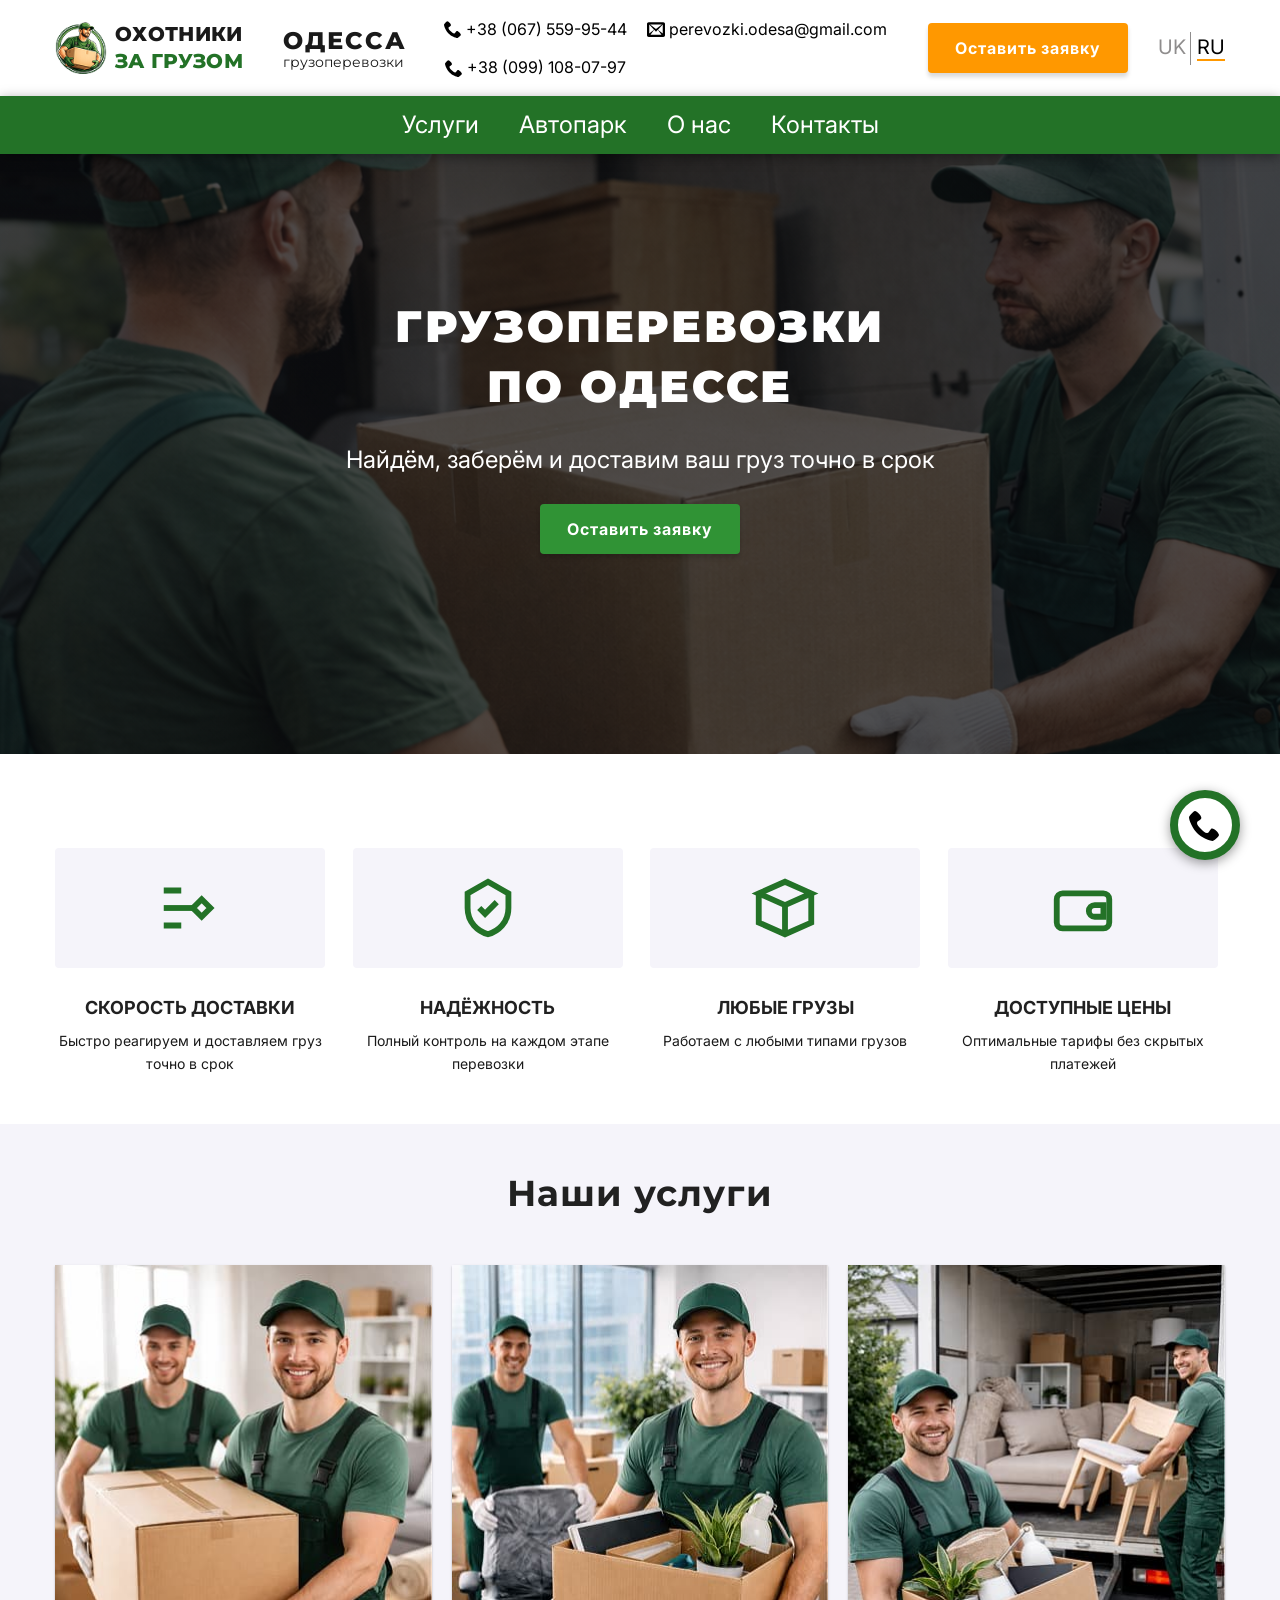
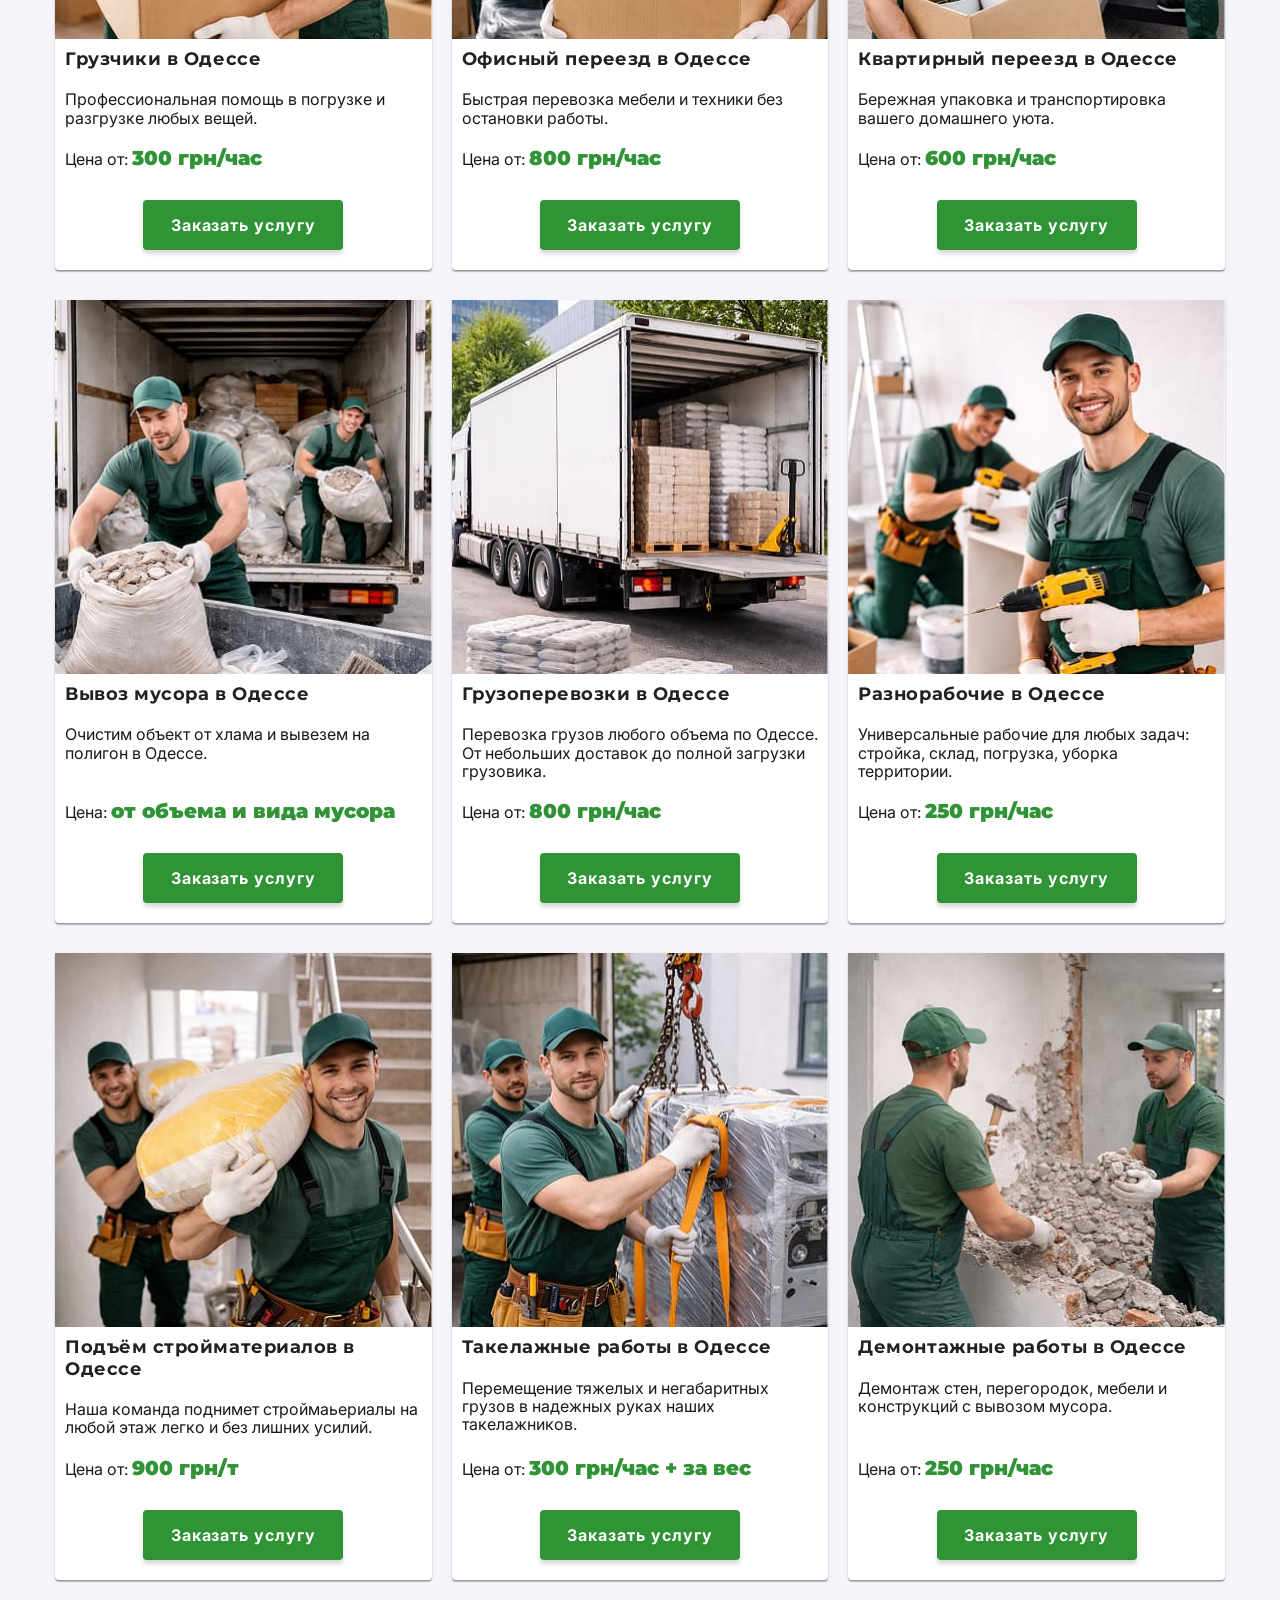
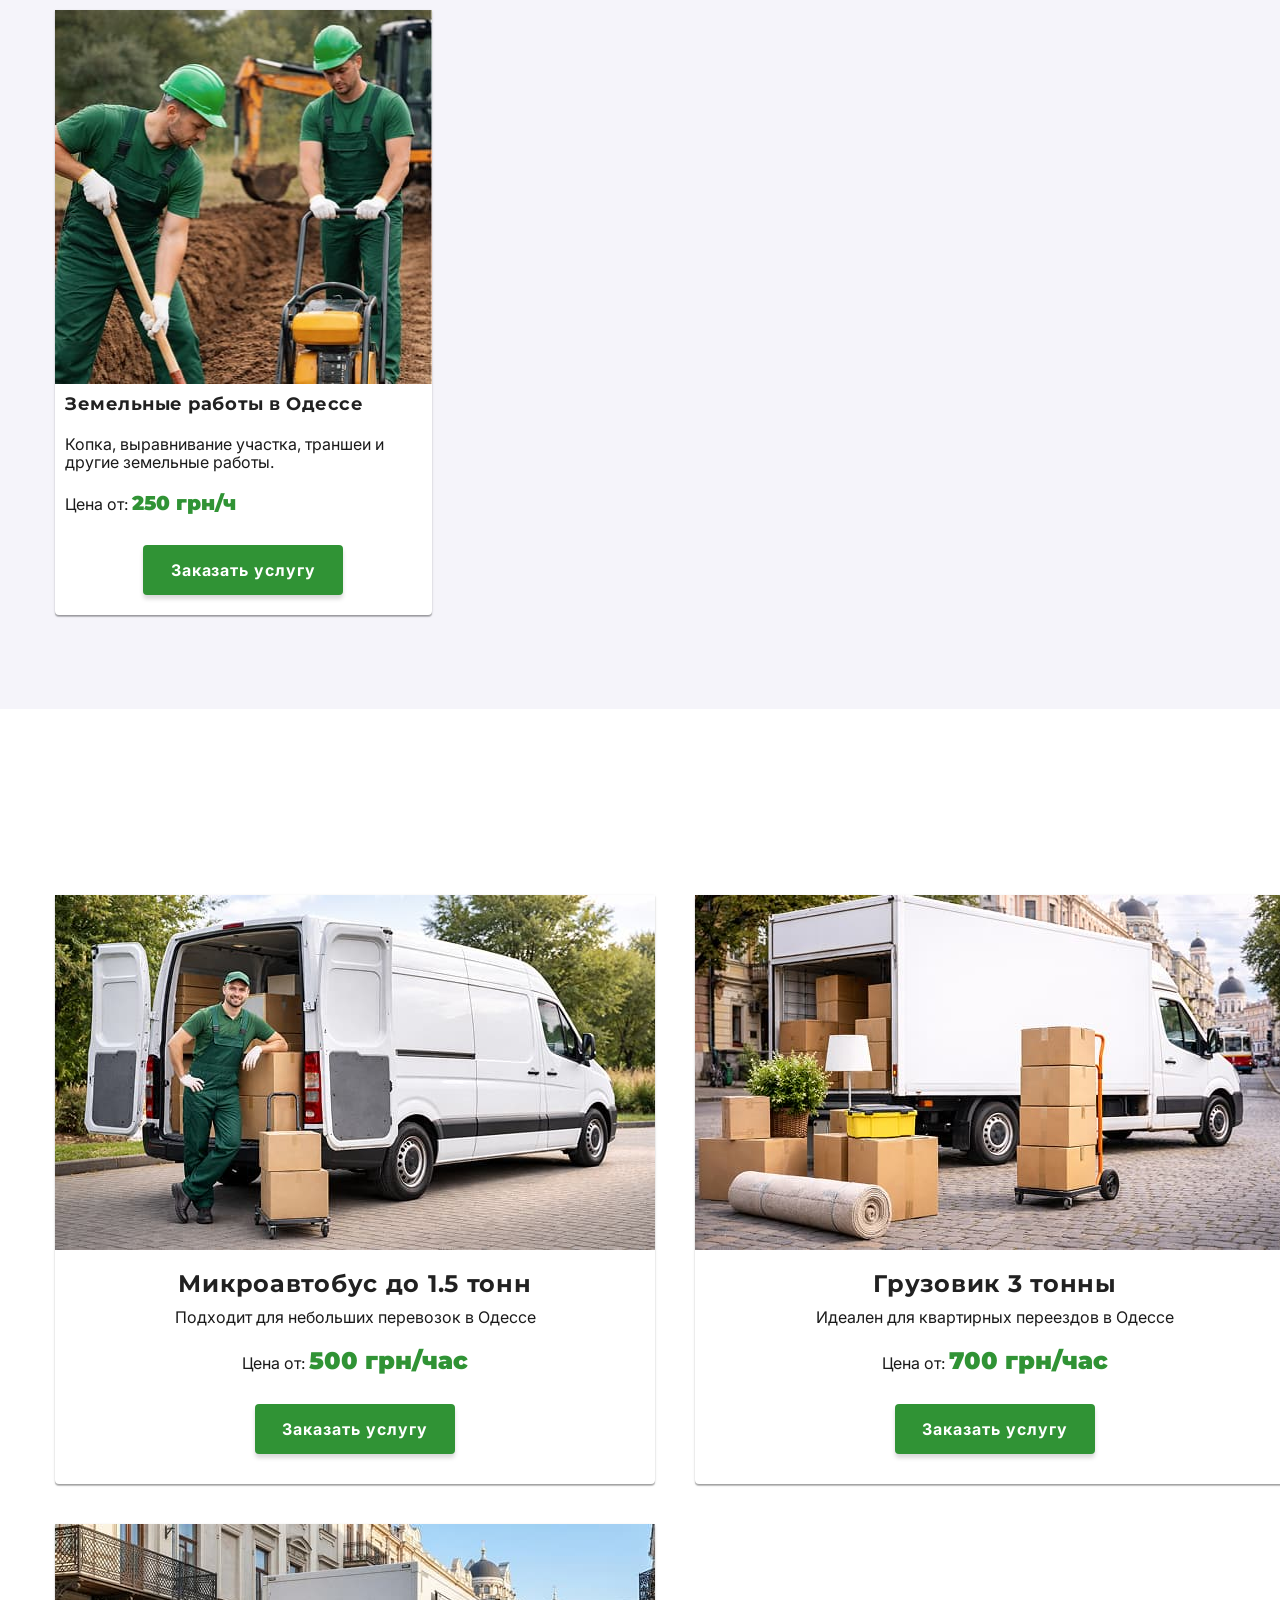
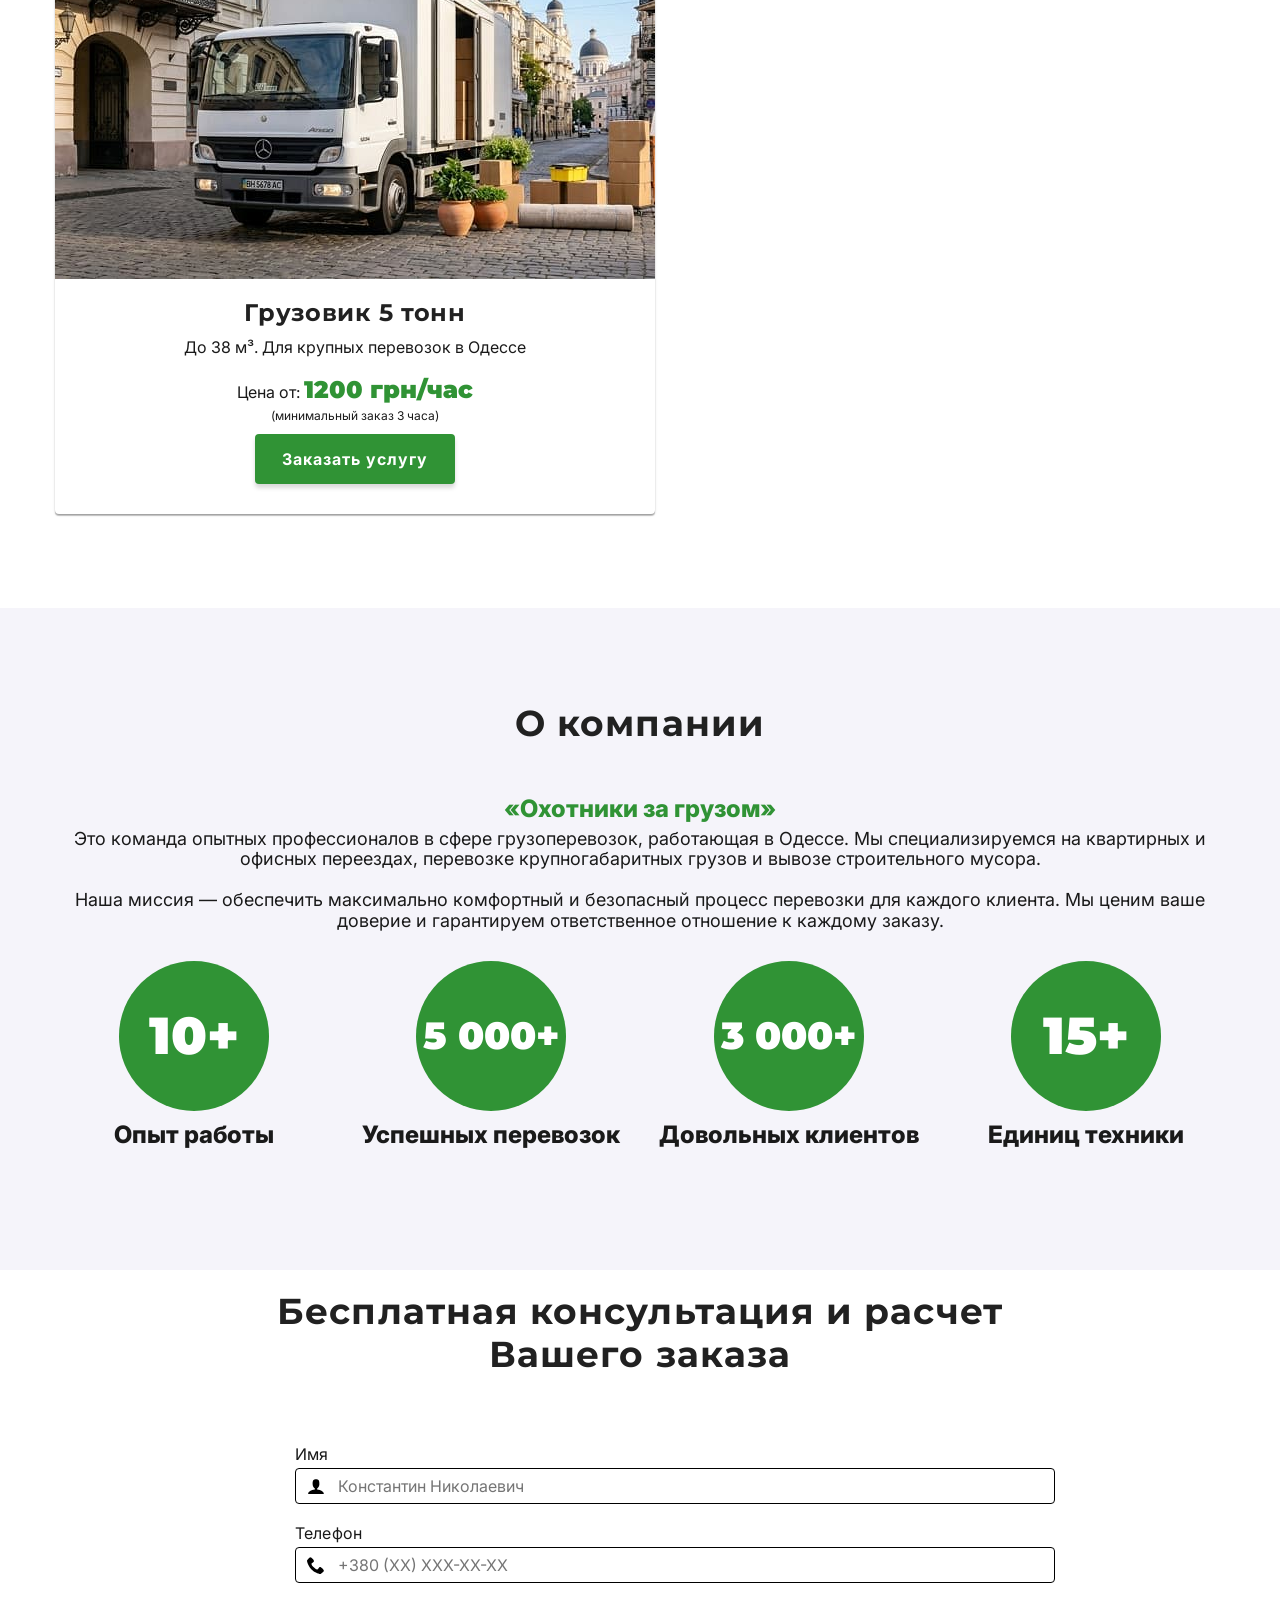
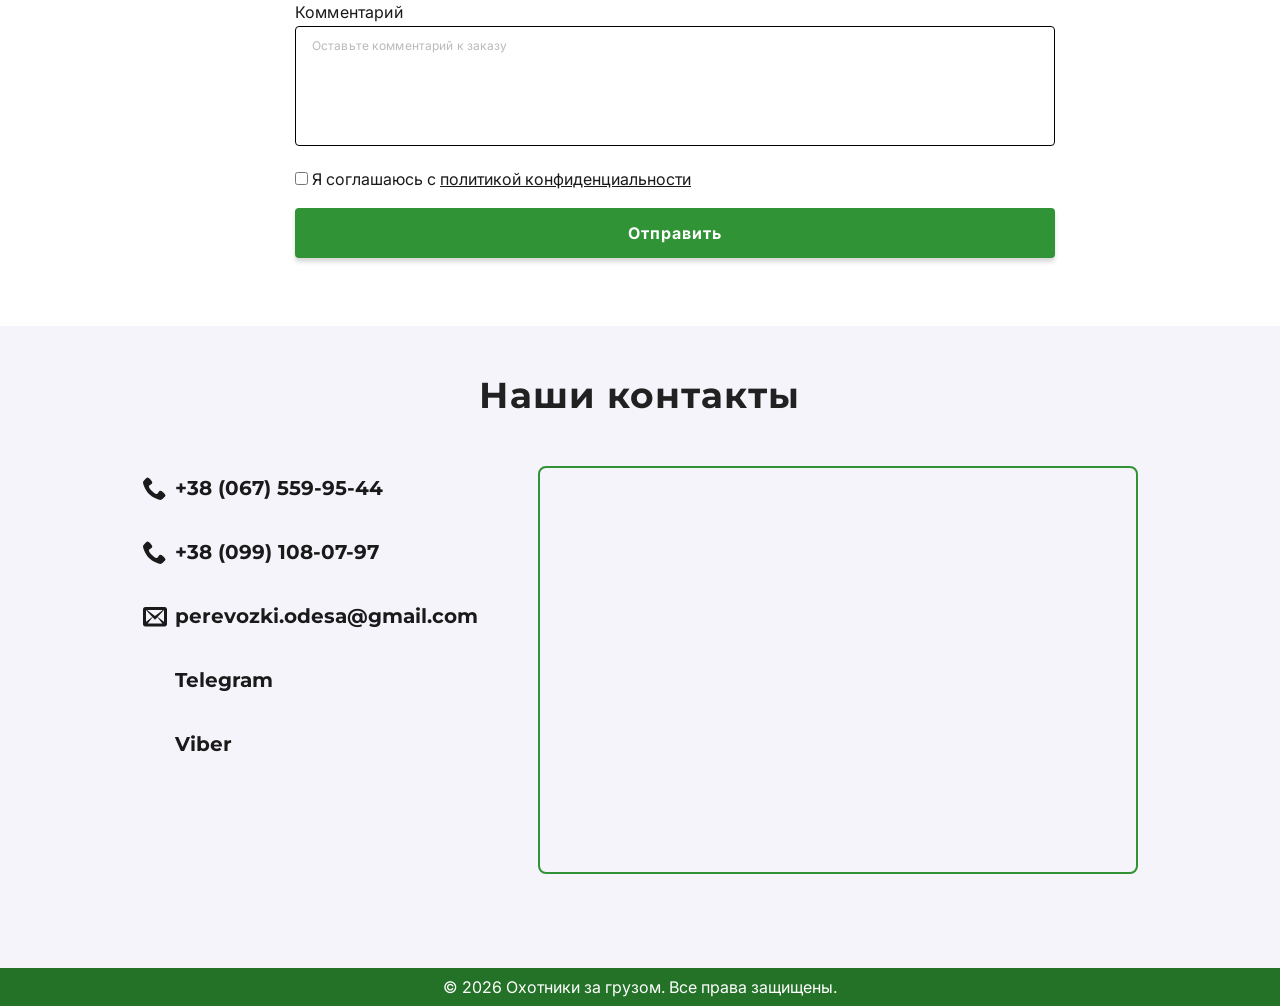
==== commit 35c4459d: "fix ua lang" ====
--- a/ru/index.html
+++ b/ru/index.html
@@ -122,6 +122,11 @@
                                 <a href="#contacts" class="burger__nav__list__link" data-bur-links>Контакты</a>
                             </li>
                         </ul>
+                        <div class="lang__list lang__list__burger">
+                            <a href="/" class="lang__link" aria-label="переключения языка страницы на украинский">UK</a>
+                            <a href="/ru" class="lang__link current__page"
+                                aria-label="переключения языка страницы на русский">RU</a>
+                        </div>
                     </div>
                 </div>
 
@@ -465,7 +470,8 @@
                                 media="(min-width: 768px)">
                             <source srcset="../img/mobile/workers-9.jpg 1x, ../img/mobile/workers-9-2x.jpg 2x"
                                 media="(min-width: 480px)">
-                            <img src="../img/mobile/workers-9.jpg" alt="двое мужчин, в форме сносят стену" width="450" />
+                            <img src="../img/mobile/workers-9.jpg" alt="двое мужчин, в форме сносят стену"
+                                width="450" />
                         </picture>
                         <div class="services__item__box">
                             <h3 class="services__item__title">Демонтажные работы в Одессе</h3>
@@ -694,10 +700,10 @@
                                 +38 (099) 108-07-97</a>
                         </li>
                         <li class="contacts__list__item">
-                            <a class="contacts__list__item__link" href="mailto:allo01082019odessa@gmail.com"><svg
+                            <a class="contacts__list__item__link" href="mailto:perevozki.odesa@gmail.com"><svg
                                     class="contacts__list__item__icon" width="24" height="24">
                                     <use href="../img/icons3.svg#icon-envelop"></use>
-                                </svg>cargo-hunters@gmail.com</a>
+                                </svg>perevozki.odesa@gmail.com</a>
                         </li>
                         <li class="contacts__list__item">
 
@@ -718,7 +724,7 @@
                     </ul>
 
                     <div class="contacts__map">
-                        <iframe src="https://www.google.com/maps?q=Одесса+65000&output=embed" height="400"
+                        <iframe src="https://www.google.com/maps?q=Одесcа+65000&output=embed" height="400"
                             style="width: 100%; border: 0;" loading="lazy">
                         </iframe>
                     </div>
--- a/css/main.min.css
+++ b/css/main.min.css
@@ -1 +1 @@
-:root{--primary-text-color: #1a1a1a;--title-text-color: #212121;--accent-color: #237227;--accent-second-color: #309335;--accent-action-color: #ff9800;--accent-dark-color: rgb(255, 165, 31);--white-color: #ffffff;--black-color: #000000;--bg-color: #ffffff;--modal-bg-color: #ffffff;--hero-bg-color: #2f303a;--section-second-color: #f5f4fa;--address-link-color: rgba(255, 255, 255, 0.6);--vh: 1vh;--animation-main: 250ms cubic-bezier(0.4, 0, 0.2, 1)}h1,h2,h3,h4,h5,h6,p{margin:0}ul{padding:0;margin:0;list-style:none}img{display:block;max-width:100%}a{text-decoration:none;color:inherit}body{font-family:"Inter",sans-serif;font-size:16px;font-weight:400;background-color:var(--bg-color);color:var(--primary-text-color);min-height:100dvh;display:flex;flex-direction:column}.lists{list-style:none}html{scroll-behavior:smooth}body.no-scroll{overflow:hidden}#services,#vehicles,#about,#contacts{scroll-margin-top:152px;scroll-behavior:smooth}@media screen and (min-width: 768px){#services,#vehicles,#about,#contacts{scroll-margin-top:60px}}main{flex:1}.policy__link{text-decoration:underline;transition:color var(--animation-main)}.policy__link:hover{color:var(--accent-second-color)}.visually-hidden{position:absolute;width:1px;height:1px;margin:-1px;border:0;padding:0;white-space:nowrap;clip-path:inset(100%);clip:rect(0 0 0 0);overflow:hidden;opacity:0}.container{width:100%;margin-left:auto;margin-right:auto;padding:0 15px}@media screen and (min-width: 480px){.container{max-width:480px}}@media screen and (min-width: 768px){.container{max-width:768px}}@media screen and (min-width: 1200px){.container{max-width:1200px}}.nav{display:flex;align-items:center}@media screen and (min-width: 768px){.nav{position:relative}}@media screen and (min-width: 1200px){.nav{position:static}}.logo__link{display:flex;align-items:center;gap:8px;margin-right:30px}@media screen and (min-width: 480px){.logo__link{margin-right:60px}}@media screen and (min-width: 768px){.logo__link{margin-right:10px}}@media screen and (min-width: 1200px){.logo__link{margin-right:40px}}.logo__link__img{display:block;width:40px;height:40px}@media screen and (min-width: 480px){.logo__link__img{width:52px;height:52px}}.logo__link__text{display:flex;flex-direction:column;gap:4px;font-family:"Montserrat",sans-serif;font-weight:800;font-size:16px;letter-spacing:.32px;text-transform:uppercase}.logo__link__text span{color:var(--accent-color);display:block;white-space:nowrap}@media screen and (min-width: 480px){.logo__link__text{font-size:18px}}@media screen and (min-width: 768px){.logo__link__text{font-size:16px}.logo__link__text span{font-size:14px;letter-spacing:1.54px}}@media screen and (min-width: 1200px){.logo__link__text{font-size:20px;letter-spacing:.32px}.logo__link__text span{font-size:inherit;letter-spacing:inherit}}.logo__city{display:flex;flex-direction:column;font-family:"Montserrat",sans-serif;font-weight:800;font-size:18px;letter-spacing:4px;text-transform:uppercase}.logo__city span{text-transform:lowercase;font-weight:400;font-size:12px;letter-spacing:normal}@media screen and (min-width: 480px){.logo__city{font-size:24px;letter-spacing:.32px;letter-spacing:2.2px}.logo__city span{font-size:14px}}.logo__slogan{display:flex;align-items:center;justify-content:center;gap:20px;background:var(--accent-color);padding:4px 0;font-size:14px;text-transform:capitalize;text-align:center}.menu-open-btn{display:block;margin-left:auto;background:rgba(0,0,0,0);outline:rgba(0,0,0,0);border:rgba(0,0,0,0);fill:var(--accent-color)}@media screen and (min-width: 768px){.menu-open-btn{display:none}}.btn--primary{display:flex;align-items:center;justify-content:center;height:50px;padding:0;margin:0 auto;min-width:200px;border-radius:4px;border-color:rgba(0,0,0,0);font-family:inherit;font-weight:700;font-size:16px;line-height:1.88;letter-spacing:.06em;background-color:var(--accent-second-color);color:var(--white-color);cursor:pointer;box-shadow:0px 4px 4px rgba(0,0,0,.15);transition:background-color 250ms cubic-bezier(0.4, 0, 0.2, 1)}.btn--primary:hover,.btn--primary:focus{background-color:var(--accent-color)}.btn--primary.btn--full{width:100%}.btn--yellow{background-color:var(--accent-action-color)}.btn--yellow:hover,.btn--yellow:focus{background-color:var(--accent-dark-color)}.btn--desktop{display:none}@media screen and (min-width: 1200px){.btn--desktop{display:flex}}.section{padding-top:60px;padding-bottom:60px}@media screen and (min-width: 1200px){.section{padding-top:94px;padding-bottom:94px}}.section--second-color{background-color:var(--section-second-color)}.title{margin-bottom:30px;font-family:"Montserrat",sans-serif;font-weight:700;font-size:28px;line-height:1.18;text-align:center;letter-spacing:.03em;color:var(--title-text-color)}@media screen and (min-width: 1200px){.title{margin-bottom:50px;font-size:36px}}.title--white{color:var(--white-color)}.title.small{font-size:24px;margin-bottom:20px}.backdrop{position:fixed;top:0;left:0;width:100%;height:100vh;z-index:99999;background-color:rgba(0,0,0,.2);transition:opacity 250ms cubic-bezier(0.4, 0, 0.2, 1),visibility 250ms cubic-bezier(0.4, 0, 0.2, 1)}.backdrop.is-hidden{visibility:hidden;opacity:0;pointer-events:none}.modal{width:90%;padding:20px;position:absolute;top:60px;left:50%;transform:translate(-50%, 0%);background-color:var(--modal-bg-color);box-shadow:0px 1px 3px rgba(0,0,0,.12),0px 1px 1px rgba(0,0,0,.14),0px 2px 1px rgba(0,0,0,.2);border-radius:4px;transition:transform 250ms cubic-bezier(0.4, 0, 0.2, 1)}@media screen and (min-width: 480px){.modal{padding:40px;min-width:450px;min-height:609px}}@media screen and (min-width: 1200px){.modal{min-width:528px;min-height:581px}}.backdrop.is-hidden .modal{transform:translate(500px, 500px)}.close-button{position:absolute;top:8px;right:8px;display:flex;justify-content:center;align-items:center;width:30px;height:30px;border-radius:50%;background:#fff;border:1px solid rgba(0,0,0,.1);cursor:pointer;transition:fill 250ms cubic-bezier(0.4, 0, 0.2, 1)}.close-button:hover{fill:var(--accent-color)}.burger{position:fixed;top:0;right:0;width:90%;height:100vh;z-index:999;background-color:#fff;padding:20px;border-radius:4px 0 0 4px;transform:translateX(100%);transition:transform 300ms ease}.burger__close{display:inline-flex;align-items:center;justify-content:center;width:40px;height:40px;padding:8px;position:absolute;top:10px;right:20px;border:none;background-color:rgba(0,0,0,0);outline:none;transition:fill 250ms cubic-bezier(0.4, 0, 0.2, 1)}.burger__close:hover{fill:var(--accent-second-color);transition:fill 250ms cubic-bezier(0.4, 0, 0.2, 1)}.burger__backdrop{width:100%;height:100vh;position:absolute;top:0;left:0;z-index:998;background:rgba(0,0,0,.3058823529);transition:opacity 300ms ease,visibility 300ms ease}.burger__list{display:flex;flex-direction:column;align-items:left;gap:12px;margin-bottom:20px}.burger__list__item__link{display:inline-flex;align-items:center;gap:8px;font-weight:400;font-size:20px;padding:8px 0}.burger__socials{display:flex;align-items:center;gap:80px}.burger__socials__item__link{display:flex;align-items:center;gap:8px;font-weight:400;font-size:20px;padding:8px 0}.burger__backdrop.is-hidden{visibility:hidden;opacity:0;pointer-events:none}.burger__backdrop:not(.is-hidden) .burger{transform:translateX(0)}.burger__nav__list{display:flex;flex-direction:column;align-items:center;justify-content:center;gap:30px;margin-top:80px;font-family:"Montserrat",sans-serif;font-weight:700;font-size:28px}.burger__nav__list__link{transition:color 250ms cubic-bezier(0.4, 0, 0.2, 1)}.burger__nav__list__link:hover{color:var(--accent-second-color)}@keyframes pulse{0%{box-shadow:0 0 0 0 rgba(46,125,50,.5)}70%{box-shadow:0 0 0 15px rgba(46,125,50,0)}100%{box-shadow:0 0 0 0 rgba(46,125,50,0)}}.call-btn{position:fixed;right:20px;bottom:100px;width:60px;height:60px;border-radius:50%;border:8px solid var(--accent-color);background:#fff;color:#fff;display:flex;align-items:center;justify-content:center;font-size:24px;z-index:9;box-shadow:0px 3px 12px 0px rgba(0,0,0,.4);-webkit-box-shadow:0px 3px 12px 0px rgba(0,0,0,.4);-moz-box-shadow:0px 3px 12px 0px rgba(0,0,0,.4);transition:transform .3s ease,background-color .3s ease}.call-btn svg{position:absolute;top:50%;left:50%;transform:translate(-50%, -50%)}.call-btn{animation:pulse 2s infinite}.call-btn:hover{transform:scale(1.1);background-color:var(--accent-color)}.call-btn:hover svg{fill:#fff}@media screen and (min-width: 768px){.call-btn{right:40px;bottom:40px;width:70px;height:70px}}.lang__list{display:none;gap:11px}@media screen and (min-width: 768px){.lang__list{display:flex;position:absolute;bottom:0;right:0}}@media screen and (min-width: 1200px){.lang__list{position:static}}.lang__link{position:relative;display:block;padding:8px 0;color:#8f8d8d;font-size:14px}.lang__link:first-child::after{content:"";display:block;height:80%;width:1px;background-color:#8f8d8d;position:absolute;top:10%;right:-5px}@media screen and (min-width: 1200px){.lang__link{font-size:20px}}.current__page{color:#000}.current__page::after{content:"";display:block;height:2px;width:100%;background-color:var(--accent-action-color)}.header{padding:10px 0;position:sticky;top:0;z-index:99;background:#fff}@media screen and (min-width: 768px){.header{padding:0 0 10px}}@media screen and (min-width: 1200px){.header{padding:10px 0}}.header__contacts{position:absolute;bottom:-92px;left:0;right:0;width:100%;height:92px;background-color:var(--accent-color);box-shadow:0px 3px 12px 0px rgba(0,0,0,.4);-webkit-box-shadow:0px 3px 12px 0px rgba(0,0,0,.4);-moz-box-shadow:0px 3px 12px 0px rgba(0,0,0,.4)}@media screen and (min-width: 768px){.header__contacts{position:relative;box-shadow:none;background-color:rgba(0,0,0,0);bottom:0;height:auto}.header__contacts__list{display:flex;flex-direction:column;align-items:center;justify-content:center}}.header__contacts__list__item__link{display:flex;align-items:center;gap:8px;padding:6px 0;transition:color 250ms cubic-bezier(0.4, 0, 0.2, 1),fill 250ms cubic-bezier(0.4, 0, 0.2, 1)}@media screen and (min-width: 768px){.header__contacts__list__item__link{gap:4px}.header__contacts__list__item__link:hover{color:var(--accent-second-color);fill:var(--accent-second-color)}}@media screen and (min-width: 1200px){.header__contacts__list__item__link{padding:10px 0}}.header__contacts__list__item__icon{fill:inherit}.header__contacts__socials{display:flex;align-items:center;margin-left:auto;gap:16px}@media screen and (min-width: 480px){.header__contacts__socials{gap:24px}}@media screen and (min-width: 768px){.header__contacts__socials{gap:10px;position:absolute;right:150px;bottom:0}}.header__contacts__socials__item{width:42px;height:42px;background-color:#fff;border-radius:50%;position:relative}@media screen and (min-width: 480px){.header__contacts__socials__item{width:52px;height:52px}}@media screen and (min-width: 768px){.header__contacts__socials__item{width:36px;height:36px}}.header__contacts__socials__item svg{position:absolute;top:50%;left:50%;transform:translate(-50%, -50%)}@media screen and (min-width: 480px){.header__contacts__socials__item svg{width:32px;height:32px}}@media screen and (min-width: 768px){.header__contacts__socials__item svg{width:24px;height:24px}}.header__contacts__mail a{display:flex;align-items:center;gap:8px;padding:6px 0;transition:color 250ms cubic-bezier(0.4, 0, 0.2, 1),fill 250ms cubic-bezier(0.4, 0, 0.2, 1)}.header__contacts__mail a svg{fill:inherit}@media screen and (min-width: 768px){.header__contacts__mail a{gap:4px}.header__contacts__mail a:hover{color:var(--accent-second-color);fill:var(--accent-second-color)}}@media screen and (min-width: 1200px){.header__contacts__mail a{padding:10px 0}}.header__nav{display:flex;align-items:center;color:#fff;fill:#fff;width:100%;margin-left:auto;margin-right:auto;padding:0 15px}@media screen and (min-width: 480px){.header__nav{max-width:480px}}@media screen and (min-width: 768px){.header__nav{width:100%;margin-left:0;margin-right:0;padding:0;color:#000;fill:#000;position:relative}}@media screen and (min-width: 768px){.header__nav__contacts{display:flex;gap:4px;margin-left:auto;position:relative}}@media screen and (min-width: 1200px){.header__nav__contacts{gap:20px}}.header__menu{display:none;padding:10px 0;transition:font-size var(--animation-main),padding var(--animation-main)}@media screen and (min-width: 768px){.header__menu{display:block;position:fixed;width:100%;top:68px;left:0;right:0;background:var(--accent-color);padding:10px 0;box-shadow:0px 3px 12px 0px rgba(0,0,0,.4);-webkit-box-shadow:0px 3px 12px 0px rgba(0,0,0,.4);-moz-box-shadow:0px 3px 12px 0px rgba(0,0,0,.4)}}@media screen and (min-width: 1200px){.header__menu{padding:15px 0;top:96px;font-size:24px}}.header__menu__list{display:flex;gap:40px;align-items:center;justify-content:center;color:#fff}.header__menu--small{font-size:16px;padding:8px 0}.header__menu__list__link{position:relative;text-decoration:none;color:#fff;padding:5px 0;transition:color .3s ease}.header__menu__list__link::after{content:"";position:absolute;left:0;bottom:0;width:100%;height:2px;background-color:var(--accent-action-color);transform:scaleX(0);transform-origin:right;transition:transform .3s ease}.header__menu__list__link:hover::after{transform:scaleX(1);transform-origin:left}.header__btn{margin-right:30px}.hero__overlay{margin-left:auto;margin-right:auto;padding:118px 0;max-width:480px;background-color:var(--hero-bg-color);background-image:linear-gradient(to right, rgba(7, 8, 11, 0.7), rgba(7, 8, 11, 0.7)),url("../img/mobile/hero.jpg");background-position:center;background-size:cover}@media(min-device-pixel-ratio: 2),(min-resolution: 192dpi),(min-resolution: 2dppx){.hero__overlay{background-image:linear-gradient(to right, rgba(7, 8, 11, 0.7), rgba(7, 8, 11, 0.7)),url("../img/mobile/hero2x.jpg")}}@media screen and (min-width: 768px){.hero__overlay{max-width:768px;background-image:linear-gradient(to right, rgba(7, 8, 11, 0.7), rgba(7, 8, 11, 0.7)),url("../img/tablet/hero-tablet.jpg")}}@media screen and (min-width: 768px)and (min-device-pixel-ratio: 2),screen and (min-width: 768px)and (min-resolution: 192dpi),screen and (min-width: 768px)and (min-resolution: 2dppx){.hero__overlay{background-image:linear-gradient(to right, rgba(7, 8, 11, 0.7), rgba(7, 8, 11, 0.7)),url("../img/tablet/hero-tablet2x.jpg")}}@media screen and (min-width: 1200px){.hero__overlay{padding:200px 0;max-width:1600px;background-image:linear-gradient(to right, rgba(7, 8, 11, 0.7), rgba(7, 8, 11, 0.7)),url("../img/desktop/hero.jpg")}}@media screen and (min-width: 1200px)and (min-device-pixel-ratio: 2),screen and (min-width: 1200px)and (min-resolution: 192dpi),screen and (min-width: 1200px)and (min-resolution: 2dppx){.hero__overlay{background-image:linear-gradient(to right, rgba(7, 8, 11, 0.7), rgba(7, 8, 11, 0.7)),url("../img/desktop/hero2x.jpg")}}.hero__overlay__title{margin-bottom:30px;font-family:"Montserrat",sans-serif;font-weight:900;font-size:32px;line-height:1.62;text-align:center;letter-spacing:.06em;text-transform:uppercase;color:var(--white-color);word-wrap:break-word}@media screen and (min-width: 768px){.hero__overlay__title{max-width:360px;margin-left:auto;margin-right:auto}}@media screen and (min-width: 1200px){.hero__overlay__title{max-width:696px;font-size:44px;line-height:1.36}}.hero__overlay__text{margin-bottom:30px;text-align:center;color:var(--white-color)}@media screen and (min-width: 1200px){.hero__overlay__text{font-size:24px}}.section.advantages{padding-bottom:30px}@media screen and (min-width: 1200px){.section.advantages{padding-bottom:48px}}.advantages__list{display:grid;gap:20px;grid-template-columns:1fr}@media screen and (min-width: 768px){.advantages__list{grid-template-columns:repeat(2, 1fr)}}@media screen and (min-width: 1200px){.advantages__list{grid-template-columns:repeat(4, 1fr)}}.advantages__card{width:100%}@media screen and (min-width: 1200px){.advantages__card{width:270px}}.advantages__card__icon{display:flex;align-items:center;justify-content:center;margin-bottom:30px;height:120px;max-width:450px;background-color:var(--section-second-color);border-radius:4px}.advantages__card__icon svg{width:70px;height:70px;color:var(--accent-color)}.advantages__card__title{margin-bottom:10px;font-weight:700;font-size:14px;line-height:1.14;text-align:center;text-transform:uppercase;color:var(--title-text-color)}@media screen and (min-width: 768px){.advantages__card__title{font-size:18px}}.advantages__card__text{font-size:14px;line-height:1.71;text-align:center}.section.services{padding-top:30px}@media screen and (min-width: 1200px){.section.services{padding-top:48px}}.services__list{display:flex;flex-direction:column;justify-content:center;align-items:center;gap:30px}@media screen and (min-width: 768px){.services__list{display:grid;grid-template-columns:repeat(2, 1fr);gap:20px;align-items:stretch}}@media screen and (min-width: 1200px){.services__list{grid-template-columns:repeat(3, 1fr);gap:30px 20px}}.services__item{width:100%;background-color:var(--bg-color);box-shadow:0px 1px 3px rgba(0,0,0,.12),0px 1px 1px rgba(0,0,0,.14),0px 2px 1px rgba(0,0,0,.2);border-radius:0px 0px 4px 4px;overflow:hidden}.services__item img{transition:transform 250ms cubic-bezier(0.4, 0, 0.2, 1)}.services__item:hover .services__item__img img,.services__item:focus .services__item__img img{transform:scale(1.1)}@media screen and (min-width: 768px){.services__item{display:flex;flex-direction:column;height:100%}}.services__item__img{display:block;width:100%;overflow:hidden}@media screen and (min-width: 480px){.services__item__img{height:460px}}@media screen and (min-width: 768px){.services__item__img{height:374px}}.services__item__box{padding:10px 10px 24px}@media screen and (min-width: 768px){.services__item__box{display:flex;flex-direction:column;padding:10px 10px 20px;flex-grow:1}}.services__item__title{margin-bottom:20px;font-family:"Montserrat",sans-serif;font-weight:700;font-size:24px;line-height:1.18;letter-spacing:.03em;color:var(--title-text-color)}@media screen and (min-width: 768px){.services__item__title{font-size:18px}}.services__item__text{margin-bottom:20px}@media screen and (min-width: 768px){.services__item__text{flex-grow:1}}.services__item__price{margin-bottom:30px}.services__item__price span{font-family:"Montserrat",sans-serif;font-weight:900;font-size:24px;color:var(--accent-second-color)}@media screen and (min-width: 768px){.services__item__price span{font-size:20px}}.section.vehicle{background-attachment:fixed;background-position:center;background-repeat:no-repeat;background-size:cover;background-image:linear-gradient(to right, rgba(7, 8, 11, 0.7), rgba(7, 8, 11, 0.7)),url("../img/dock.jpg")}.vehicle__list{display:flex;flex-direction:column;gap:40px;align-items:center}@media screen and (min-width: 1200px){.vehicle__list{display:grid;grid-template-columns:repeat(2, 1fr)}}.vehicle__list__item{width:100%;background-color:var(--bg-color);box-shadow:0px 1px 3px rgba(0,0,0,.12),0px 1px 1px rgba(0,0,0,.14),0px 2px 1px rgba(0,0,0,.2);border-radius:0px 0px 4px 4px;overflow:hidden}@media screen and (min-width: 768px){.vehicle__list__item{width:600px}}@media screen and (min-width: 1200px){.vehicle__list__item{max-width:600px}}.vehicle__list__item__img{display:block;width:100%;overflow:hidden;height:294px}@media screen and (min-width: 768px){.vehicle__list__item__img{height:355px}}.vehicle__list__item__img img{width:100%;height:100%;object-fit:cover}.vehicle__list__item__box{padding:20px 10px 30px}.vehicle__list__item__title{margin-bottom:10px;font-family:"Montserrat",sans-serif;font-weight:700;font-size:24px;line-height:1.18;letter-spacing:.03em;color:var(--title-text-color);text-align:center}.vehicle__list__item__text{text-align:center;margin-bottom:20px}.vehicle__list__item__price{text-align:center;margin-bottom:30px}.vehicle__list__item__price:has(+.vehicle__list__item__price__under){margin-bottom:0}.vehicle__list__item__price span{font-family:"Montserrat",sans-serif;font-weight:900;font-size:24px;color:var(--accent-second-color)}.vehicle__list__item__price__under{margin-top:5px;margin-bottom:12px;font-size:12px;text-align:center}.about__list{margin-top:30px;display:grid;grid-template-columns:repeat(2, 1fr);gap:20px}@media screen and (min-width: 1200px){.about__list{grid-template-columns:repeat(4, 1fr)}}.about__list__item{display:flex;flex-direction:column;align-items:center;justify-content:center;width:100%}.about__list__item:nth-child(2) span,.about__list__item:nth-child(3) span{font-size:38px}.about__list__item span{margin-bottom:10px;display:flex;align-items:center;justify-content:center;width:150px;height:150px;border-radius:50%;background-color:var(--accent-second-color);font-family:"Montserrat",sans-serif;font-weight:900;font-size:52px;color:var(--white-color)}.about__list__item p{height:55px;font-size:24px;font-weight:800;text-align:center}.about__text,.about__subtext{margin-bottom:20px;font-size:18px;text-align:center}.about__text span{margin-bottom:6px;display:block;color:var(--accent-second-color);font-size:24px;font-weight:800}.section.form{padding-bottom:30px}@media screen and (min-width: 1200px){.section.form{padding-bottom:48px}}.form--title{display:block;text-align:center}.form{width:100%;padding:20px;display:flex;flex-direction:column;gap:20px}@media screen and (min-width: 1200px){.form{width:800px;margin:0 auto}}.form__label{display:block;margin-bottom:4px;font-size:16px;line-height:1.17;letter-spacing:.01em}.form__field{position:relative}.form__input{padding-left:42px;padding-top:8px;padding-bottom:8px;width:100%;border:1px solid #000;border-radius:4px;background-color:rgba(0,0,0,0);outline:rgba(0,0,0,0);transition:border-color 250ms cubic-bezier(0.4, 0, 0.2, 1)}.form__input:focus{border-color:var(--accent-color)}.form__input__icon{position:absolute;top:50%;left:12px;transform:translateY(-50%);transition:fill 250ms cubic-bezier(0.4, 0, 0.2, 1)}.form__input:focus+.form__input__icon{fill:var(--accent-color)}.form__textarea{padding:12px 16px;width:100%;height:120px;resize:none;border:1px solid #000;border-radius:4px;outline:rgba(0,0,0,0);transition:border-color 250ms cubic-bezier(0.4, 0, 0.2, 1)}.form__textarea:focus{border-color:var(--accent-color)}.form__textarea::placeholder{font-weight:400;font-size:12px;line-height:1.17;letter-spacing:.01em;color:rgba(117,117,117,.5)}.section.contacts{padding-top:30px}@media screen and (min-width: 1200px){.section.contacts{padding-top:48px}}@media screen and (min-width: 1200px){.contacts__block{display:flex;align-items:top;justify-content:center;gap:60px}}.contacts__list{display:flex;flex-direction:column;gap:20px;margin-bottom:30px}@media screen and (min-width: 1200px){.contacts__list{align-items:flex-start}}.contacts__list__item__link{display:flex;align-items:center;justify-content:center;gap:8px;padding:10px 0;font-family:"Montserrat",sans-serif;font-weight:700;font-size:20px;transition:color 250ms cubic-bezier(0.4, 0, 0.2, 1),transform 250ms cubic-bezier(0.4, 0, 0.2, 1)}.contacts__list__item__link:hover,.contacts__list__item__link:focus{color:var(--accent-second-color);transform:scale(1.1)}.contacts__list__item__icon{fill:currentColor;transition:fill 250ms cubic-bezier(0.4, 0, 0.2, 1)}.contacts__map{border:2px solid var(--accent-second-color);border-radius:8px;overflow:hidden}@media screen and (min-width: 1200px){.contacts__map{width:600px}}.footer{background-color:var(--accent-color);padding:10px 0}.footer__text{display:block;text-align:center;color:var(--white-color)}/*# sourceMappingURL=main.min.css.map */+:root{--primary-text-color: #1a1a1a;--title-text-color: #212121;--accent-color: #237227;--accent-second-color: #309335;--accent-action-color: #ff9800;--accent-dark-color: rgb(255, 165, 31);--white-color: #ffffff;--black-color: #000000;--bg-color: #ffffff;--modal-bg-color: #ffffff;--hero-bg-color: #2f303a;--section-second-color: #f5f4fa;--address-link-color: rgba(255, 255, 255, 0.6);--vh: 1vh;--animation-main: 250ms cubic-bezier(0.4, 0, 0.2, 1)}h1,h2,h3,h4,h5,h6,p{margin:0}ul{padding:0;margin:0;list-style:none}img{display:block;max-width:100%}a{text-decoration:none;color:inherit}body{font-family:"Inter",sans-serif;font-size:16px;font-weight:400;background-color:var(--bg-color);color:var(--primary-text-color);min-height:100dvh;display:flex;flex-direction:column}.lists{list-style:none}html{scroll-behavior:smooth}body.no-scroll{overflow:hidden}#services,#vehicles,#about,#contacts{scroll-margin-top:152px;scroll-behavior:smooth}@media screen and (min-width: 768px){#services,#vehicles,#about,#contacts{scroll-margin-top:60px}}main{flex:1}.policy__link{text-decoration:underline;transition:color var(--animation-main)}.policy__link:hover{color:var(--accent-second-color)}.visually-hidden{position:absolute;width:1px;height:1px;margin:-1px;border:0;padding:0;white-space:nowrap;clip-path:inset(100%);clip:rect(0 0 0 0);overflow:hidden;opacity:0}.container{width:100%;margin-left:auto;margin-right:auto;padding:0 15px}@media screen and (min-width: 480px){.container{max-width:480px}}@media screen and (min-width: 768px){.container{max-width:768px}}@media screen and (min-width: 1200px){.container{max-width:1200px}}.logo__link__text.logo__link__ua span{font-size:13px}@media screen and (min-width: 768px){.logo__link__text.logo__link__ua span{font-size:12px;letter-spacing:0}}@media screen and (min-width: 1200px){.logo__link__text.logo__link__ua span{font-size:15px}}@media screen and (min-width: 1200px){.logo__city.logo__city__ua span{font-size:14px;letter-spacing:.68px}}.nav{display:flex;align-items:center}@media screen and (min-width: 768px){.nav{position:relative}}@media screen and (min-width: 1200px){.nav{position:static}}.logo__link{display:flex;align-items:center;gap:8px;margin-right:30px}@media screen and (min-width: 480px){.logo__link{margin-right:60px}}@media screen and (min-width: 768px){.logo__link{margin-right:10px}}@media screen and (min-width: 1200px){.logo__link{margin-right:40px}}.logo__link__img{display:block;width:40px;height:40px}@media screen and (min-width: 480px){.logo__link__img{width:52px;height:52px}}.logo__link__text{display:flex;flex-direction:column;gap:4px;font-family:"Montserrat",sans-serif;font-weight:800;font-size:16px;letter-spacing:.32px;text-transform:uppercase}.logo__link__text span{color:var(--accent-color);display:block;white-space:nowrap}@media screen and (min-width: 480px){.logo__link__text{font-size:18px}}@media screen and (min-width: 768px){.logo__link__text{font-size:16px}.logo__link__text span{font-size:14px;letter-spacing:1.54px}}@media screen and (min-width: 1200px){.logo__link__text{font-size:20px;letter-spacing:.32px}.logo__link__text span{font-size:inherit;letter-spacing:inherit}}.logo__city{display:flex;flex-direction:column;font-family:"Montserrat",sans-serif;font-weight:800;font-size:18px;letter-spacing:4px;text-transform:uppercase}.logo__city span{text-transform:lowercase;font-weight:400;font-size:12px;letter-spacing:normal}@media screen and (min-width: 480px){.logo__city{font-size:24px;letter-spacing:.32px;letter-spacing:2.2px}.logo__city span{font-size:14px}}.logo__slogan{display:flex;align-items:center;justify-content:center;gap:20px;background:var(--accent-color);padding:4px 0;font-size:14px;text-transform:capitalize;text-align:center}.menu-open-btn{display:block;margin-left:auto;background:rgba(0,0,0,0);outline:rgba(0,0,0,0);border:rgba(0,0,0,0);fill:var(--accent-color)}@media screen and (min-width: 768px){.menu-open-btn{display:none}}.btn--primary{display:flex;align-items:center;justify-content:center;height:50px;padding:0;margin:0 auto;min-width:200px;border-radius:4px;border-color:rgba(0,0,0,0);font-family:inherit;font-weight:700;font-size:16px;line-height:1.88;letter-spacing:.06em;background-color:var(--accent-second-color);color:var(--white-color);cursor:pointer;box-shadow:0px 4px 4px rgba(0,0,0,.15);transition:background-color 250ms cubic-bezier(0.4, 0, 0.2, 1)}.btn--primary:hover,.btn--primary:focus{background-color:var(--accent-color)}.btn--primary.btn--full{width:100%}.btn--yellow{background-color:var(--accent-action-color)}.btn--yellow:hover,.btn--yellow:focus{background-color:var(--accent-dark-color)}.btn--desktop{display:none}@media screen and (min-width: 1200px){.btn--desktop{display:flex}}.section{padding-top:60px;padding-bottom:60px}@media screen and (min-width: 1200px){.section{padding-top:94px;padding-bottom:94px}}.section--second-color{background-color:var(--section-second-color)}.title{margin-bottom:30px;font-family:"Montserrat",sans-serif;font-weight:700;font-size:28px;line-height:1.18;text-align:center;letter-spacing:.03em;color:var(--title-text-color)}@media screen and (min-width: 1200px){.title{margin-bottom:50px;font-size:36px}}.title--white{color:var(--white-color)}.title.small{font-size:24px;margin-bottom:20px}.backdrop{position:fixed;top:0;left:0;width:100%;height:100vh;z-index:99999;background-color:rgba(0,0,0,.2);transition:opacity 250ms cubic-bezier(0.4, 0, 0.2, 1),visibility 250ms cubic-bezier(0.4, 0, 0.2, 1)}.backdrop.is-hidden{visibility:hidden;opacity:0;pointer-events:none}.modal{width:90%;padding:20px;position:absolute;top:60px;left:50%;transform:translate(-50%, 0%);background-color:var(--modal-bg-color);box-shadow:0px 1px 3px rgba(0,0,0,.12),0px 1px 1px rgba(0,0,0,.14),0px 2px 1px rgba(0,0,0,.2);border-radius:4px;transition:transform 250ms cubic-bezier(0.4, 0, 0.2, 1)}@media screen and (min-width: 480px){.modal{padding:40px;min-width:450px;min-height:609px}}@media screen and (min-width: 1200px){.modal{min-width:528px;min-height:581px;max-width:1000px;top:120px}}.backdrop.is-hidden .modal{transform:translate(500px, 500px)}.close-button{position:absolute;top:8px;right:8px;display:flex;justify-content:center;align-items:center;width:30px;height:30px;border-radius:50%;background:#fff;border:1px solid rgba(0,0,0,.1);cursor:pointer;transition:fill 250ms cubic-bezier(0.4, 0, 0.2, 1)}.close-button:hover{fill:var(--accent-color)}.burger{position:fixed;top:0;right:0;width:90%;height:100vh;z-index:999;background-color:#fff;padding:20px;border-radius:4px 0 0 4px;transform:translateX(100%);transition:transform 300ms ease}.burger__close{display:inline-flex;align-items:center;justify-content:center;width:40px;height:40px;padding:8px;position:absolute;top:10px;right:20px;border:none;background-color:rgba(0,0,0,0);outline:none;transition:fill 250ms cubic-bezier(0.4, 0, 0.2, 1)}.burger__close:hover{fill:var(--accent-second-color);transition:fill 250ms cubic-bezier(0.4, 0, 0.2, 1)}.burger__backdrop{width:100%;height:100vh;position:absolute;top:0;left:0;z-index:998;background:rgba(0,0,0,.3058823529);transition:opacity 300ms ease,visibility 300ms ease}.burger__list{display:flex;flex-direction:column;align-items:left;gap:12px;margin-bottom:20px}.burger__list__item__link{display:inline-flex;align-items:center;gap:8px;font-weight:400;font-size:20px;padding:8px 0}.burger__socials{display:flex;align-items:center;gap:80px}.burger__socials__item__link{display:flex;align-items:center;gap:8px;font-weight:400;font-size:20px;padding:8px 0}.burger__backdrop.is-hidden{visibility:hidden;opacity:0;pointer-events:none}.burger__backdrop:not(.is-hidden) .burger{transform:translateX(0)}.burger__nav__list{display:flex;flex-direction:column;align-items:center;justify-content:center;gap:30px;margin-top:80px;font-family:"Montserrat",sans-serif;font-weight:700;font-size:28px}.burger__nav__list__link{transition:color 250ms cubic-bezier(0.4, 0, 0.2, 1)}.burger__nav__list__link:hover{color:var(--accent-second-color)}@keyframes pulse{0%{box-shadow:0 0 0 0 rgba(46,125,50,.5)}70%{box-shadow:0 0 0 15px rgba(46,125,50,0)}100%{box-shadow:0 0 0 0 rgba(46,125,50,0)}}.call-btn{position:fixed;right:20px;bottom:100px;width:60px;height:60px;border-radius:50%;border:8px solid var(--accent-color);background:#fff;color:#fff;display:flex;align-items:center;justify-content:center;font-size:24px;z-index:9;box-shadow:0px 3px 12px 0px rgba(0,0,0,.4);-webkit-box-shadow:0px 3px 12px 0px rgba(0,0,0,.4);-moz-box-shadow:0px 3px 12px 0px rgba(0,0,0,.4);transition:transform .3s ease,background-color .3s ease}.call-btn svg{position:absolute;top:50%;left:50%;transform:translate(-50%, -50%)}.call-btn{animation:pulse 2s infinite}.call-btn:hover{transform:scale(1.1);background-color:var(--accent-color)}.call-btn:hover svg{fill:#fff}@media screen and (min-width: 768px){.call-btn{right:40px;bottom:40px;width:70px;height:70px}}.lang__list.lang__list__burger{display:flex;position:absolute;bottom:60px;font-size:18px}.lang__list{display:none;gap:11px}@media screen and (min-width: 768px){.lang__list{display:flex;position:absolute;bottom:0;right:0}}@media screen and (min-width: 1200px){.lang__list{position:static}}.lang__link{position:relative;display:block;padding:8px 0;color:#8f8d8d;font-size:14px}.lang__link:first-child::after{content:"";display:block;height:80%;width:1px;background-color:#8f8d8d;position:absolute;top:10%;right:-5px}@media screen and (min-width: 1200px){.lang__link{font-size:20px}}.current__page{color:#000}.current__page::after{content:"";display:block;height:2px;width:100%;background-color:var(--accent-action-color)}.current__page__ua{color:#000;position:relative}.current__page__ua::before{content:"";display:block;position:absolute;bottom:6px;left:0;right:0;height:2px;width:100%;background-color:var(--accent-action-color)}.header{padding:10px 0;position:sticky;top:0;z-index:99;background:#fff}@media screen and (min-width: 768px){.header{padding:0 0 10px}}@media screen and (min-width: 1200px){.header{padding:10px 0}}.header__contacts{position:absolute;bottom:-92px;left:0;right:0;width:100%;height:92px;background-color:var(--accent-color);box-shadow:0px 3px 12px 0px rgba(0,0,0,.4);-webkit-box-shadow:0px 3px 12px 0px rgba(0,0,0,.4);-moz-box-shadow:0px 3px 12px 0px rgba(0,0,0,.4)}@media screen and (min-width: 768px){.header__contacts{position:relative;box-shadow:none;background-color:rgba(0,0,0,0);bottom:0;height:auto}.header__contacts__list{display:flex;flex-direction:column;align-items:center;justify-content:center}}.header__contacts__list__item__link{display:flex;align-items:center;gap:8px;padding:6px 0;transition:color 250ms cubic-bezier(0.4, 0, 0.2, 1),fill 250ms cubic-bezier(0.4, 0, 0.2, 1)}@media screen and (min-width: 768px){.header__contacts__list__item__link{gap:4px}.header__contacts__list__item__link:hover{color:var(--accent-second-color);fill:var(--accent-second-color)}}@media screen and (min-width: 1200px){.header__contacts__list__item__link{padding:10px 0}}.header__contacts__list__item__icon{fill:inherit}.header__contacts__socials{display:flex;align-items:center;margin-left:auto;gap:16px}@media screen and (min-width: 480px){.header__contacts__socials{gap:24px}}@media screen and (min-width: 768px){.header__contacts__socials{gap:10px;position:absolute;right:150px;bottom:0}}.header__contacts__socials__item{width:42px;height:42px;background-color:#fff;border-radius:50%;position:relative}@media screen and (min-width: 480px){.header__contacts__socials__item{width:52px;height:52px}}@media screen and (min-width: 768px){.header__contacts__socials__item{width:36px;height:36px}}.header__contacts__socials__item svg{position:absolute;top:50%;left:50%;transform:translate(-50%, -50%)}@media screen and (min-width: 480px){.header__contacts__socials__item svg{width:32px;height:32px}}@media screen and (min-width: 768px){.header__contacts__socials__item svg{width:24px;height:24px}}.header__contacts__mail a{display:flex;align-items:center;gap:8px;padding:6px 0;transition:color 250ms cubic-bezier(0.4, 0, 0.2, 1),fill 250ms cubic-bezier(0.4, 0, 0.2, 1)}.header__contacts__mail a svg{fill:inherit}@media screen and (min-width: 768px){.header__contacts__mail a{gap:4px}.header__contacts__mail a:hover{color:var(--accent-second-color);fill:var(--accent-second-color)}}@media screen and (min-width: 1200px){.header__contacts__mail a{padding:10px 0}}.header__nav{display:flex;align-items:center;color:#fff;fill:#fff;width:100%;margin-left:auto;margin-right:auto;padding:0 15px}@media screen and (min-width: 480px){.header__nav{max-width:480px}}@media screen and (min-width: 768px){.header__nav{width:100%;margin-left:0;margin-right:0;padding:0;color:#000;fill:#000;position:relative}}@media screen and (min-width: 768px){.header__nav__contacts{display:flex;gap:4px;margin-left:auto;position:relative}}@media screen and (min-width: 1200px){.header__nav__contacts{gap:20px}}.header__menu{display:none;padding:10px 0;transition:font-size var(--animation-main),padding var(--animation-main)}@media screen and (min-width: 768px){.header__menu{display:block;position:fixed;width:100%;top:68px;left:0;right:0;background:var(--accent-color);padding:10px 0;box-shadow:0px 3px 12px 0px rgba(0,0,0,.4);-webkit-box-shadow:0px 3px 12px 0px rgba(0,0,0,.4);-moz-box-shadow:0px 3px 12px 0px rgba(0,0,0,.4)}}@media screen and (min-width: 1200px){.header__menu{padding:15px 0;top:96px;font-size:24px}}.header__menu__list{display:flex;gap:40px;align-items:center;justify-content:center;color:#fff}.header__menu--small{font-size:16px;padding:8px 0}.header__menu__list__link{position:relative;text-decoration:none;color:#fff;padding:5px 0;transition:color .3s ease}.header__menu__list__link::after{content:"";position:absolute;left:0;bottom:0;width:100%;height:2px;background-color:var(--accent-action-color);transform:scaleX(0);transform-origin:right;transition:transform .3s ease}.header__menu__list__link:hover::after{transform:scaleX(1);transform-origin:left}.header__btn{margin-right:30px}.hero__overlay__title.hero__title__ua{font-size:24px}@media screen and (min-width: 1200px){.hero__overlay__title.hero__title__ua{font-size:38px}}.hero__overlay{margin-left:auto;margin-right:auto;padding:118px 0;max-width:480px;background-color:var(--hero-bg-color);background-image:linear-gradient(to right, rgba(7, 8, 11, 0.7), rgba(7, 8, 11, 0.7)),url("../img/mobile/hero.jpg");background-position:center;background-size:cover}@media(min-device-pixel-ratio: 2),(min-resolution: 192dpi),(min-resolution: 2dppx){.hero__overlay{background-image:linear-gradient(to right, rgba(7, 8, 11, 0.7), rgba(7, 8, 11, 0.7)),url("../img/mobile/hero2x.jpg")}}@media screen and (min-width: 768px){.hero__overlay{max-width:768px;background-image:linear-gradient(to right, rgba(7, 8, 11, 0.7), rgba(7, 8, 11, 0.7)),url("../img/tablet/hero-tablet.jpg")}}@media screen and (min-width: 768px)and (min-device-pixel-ratio: 2),screen and (min-width: 768px)and (min-resolution: 192dpi),screen and (min-width: 768px)and (min-resolution: 2dppx){.hero__overlay{background-image:linear-gradient(to right, rgba(7, 8, 11, 0.7), rgba(7, 8, 11, 0.7)),url("../img/tablet/hero-tablet2x.jpg")}}@media screen and (min-width: 1200px){.hero__overlay{padding:200px 0;max-width:1600px;background-image:linear-gradient(to right, rgba(7, 8, 11, 0.7), rgba(7, 8, 11, 0.7)),url("../img/desktop/hero.jpg")}}@media screen and (min-width: 1200px)and (min-device-pixel-ratio: 2),screen and (min-width: 1200px)and (min-resolution: 192dpi),screen and (min-width: 1200px)and (min-resolution: 2dppx){.hero__overlay{background-image:linear-gradient(to right, rgba(7, 8, 11, 0.7), rgba(7, 8, 11, 0.7)),url("../img/desktop/hero2x.jpg")}}.hero__overlay__title{margin-bottom:30px;font-family:"Montserrat",sans-serif;font-weight:900;font-size:32px;line-height:1.62;text-align:center;letter-spacing:.06em;text-transform:uppercase;color:var(--white-color);word-wrap:break-word}@media screen and (min-width: 768px){.hero__overlay__title{max-width:360px;margin-left:auto;margin-right:auto}}@media screen and (min-width: 1200px){.hero__overlay__title{max-width:696px;font-size:44px;line-height:1.36}}.hero__overlay__text{margin-bottom:30px;text-align:center;color:var(--white-color)}@media screen and (min-width: 1200px){.hero__overlay__text{font-size:24px}}.section.advantages{padding-bottom:30px}@media screen and (min-width: 1200px){.section.advantages{padding-bottom:48px}}.advantages__list{display:grid;gap:20px;grid-template-columns:1fr}@media screen and (min-width: 768px){.advantages__list{grid-template-columns:repeat(2, 1fr)}}@media screen and (min-width: 1200px){.advantages__list{grid-template-columns:repeat(4, 1fr)}}.advantages__card{width:100%}@media screen and (min-width: 1200px){.advantages__card{width:270px}}.advantages__card__icon{display:flex;align-items:center;justify-content:center;margin-bottom:30px;height:120px;max-width:450px;background-color:var(--section-second-color);border-radius:4px}.advantages__card__icon svg{width:70px;height:70px;color:var(--accent-color)}.advantages__card__title{margin-bottom:10px;font-weight:700;font-size:14px;line-height:1.14;text-align:center;text-transform:uppercase;color:var(--title-text-color)}@media screen and (min-width: 768px){.advantages__card__title{font-size:18px}}.advantages__card__text{font-size:14px;line-height:1.71;text-align:center}.section.services{padding-top:30px}@media screen and (min-width: 1200px){.section.services{padding-top:48px}}.services__list{display:flex;flex-direction:column;justify-content:center;align-items:center;gap:30px}@media screen and (min-width: 768px){.services__list{display:grid;grid-template-columns:repeat(2, 1fr);gap:20px;align-items:stretch}}@media screen and (min-width: 1200px){.services__list{grid-template-columns:repeat(3, 1fr);gap:30px 20px}}.services__item{width:100%;background-color:var(--bg-color);box-shadow:0px 1px 3px rgba(0,0,0,.12),0px 1px 1px rgba(0,0,0,.14),0px 2px 1px rgba(0,0,0,.2);border-radius:0px 0px 4px 4px;overflow:hidden}.services__item img{transition:transform 250ms cubic-bezier(0.4, 0, 0.2, 1)}.services__item:hover .services__item__img img,.services__item:focus .services__item__img img{transform:scale(1.1)}@media screen and (min-width: 768px){.services__item{display:flex;flex-direction:column;height:100%}}.services__item__img{display:block;width:100%;overflow:hidden}@media screen and (min-width: 480px){.services__item__img{height:460px}}@media screen and (min-width: 768px){.services__item__img{height:374px}}.services__item__box{padding:10px 10px 24px}@media screen and (min-width: 768px){.services__item__box{display:flex;flex-direction:column;padding:10px 10px 20px;flex-grow:1}}.services__item__title{margin-bottom:20px;font-family:"Montserrat",sans-serif;font-weight:700;font-size:24px;line-height:1.18;letter-spacing:.03em;color:var(--title-text-color)}@media screen and (min-width: 768px){.services__item__title{font-size:18px}}.services__item__text{margin-bottom:20px}@media screen and (min-width: 768px){.services__item__text{flex-grow:1}}.services__item__price{margin-bottom:30px}.services__item__price span{font-family:"Montserrat",sans-serif;font-weight:900;font-size:24px;color:var(--accent-second-color)}@media screen and (min-width: 768px){.services__item__price span{font-size:20px}}.section.vehicle{background-attachment:fixed;background-position:center;background-repeat:no-repeat;background-size:cover;background-image:linear-gradient(to right, rgba(7, 8, 11, 0.7), rgba(7, 8, 11, 0.7)),url("../img/dock.jpg")}.vehicle__list{display:flex;flex-direction:column;gap:40px;align-items:center}@media screen and (min-width: 1200px){.vehicle__list{display:grid;grid-template-columns:repeat(2, 1fr)}}.vehicle__list__item{width:100%;background-color:var(--bg-color);box-shadow:0px 1px 3px rgba(0,0,0,.12),0px 1px 1px rgba(0,0,0,.14),0px 2px 1px rgba(0,0,0,.2);border-radius:0px 0px 4px 4px;overflow:hidden}@media screen and (min-width: 768px){.vehicle__list__item{width:600px}}@media screen and (min-width: 1200px){.vehicle__list__item{max-width:600px}}.vehicle__list__item__img{display:block;width:100%;overflow:hidden;height:294px}@media screen and (min-width: 768px){.vehicle__list__item__img{height:355px}}.vehicle__list__item__img img{width:100%;height:100%;object-fit:cover}.vehicle__list__item__box{padding:20px 10px 30px}.vehicle__list__item__title{margin-bottom:10px;font-family:"Montserrat",sans-serif;font-weight:700;font-size:24px;line-height:1.18;letter-spacing:.03em;color:var(--title-text-color);text-align:center}.vehicle__list__item__text{text-align:center;margin-bottom:20px}.vehicle__list__item__price{text-align:center;margin-bottom:30px}.vehicle__list__item__price:has(+.vehicle__list__item__price__under){margin-bottom:0}.vehicle__list__item__price span{font-family:"Montserrat",sans-serif;font-weight:900;font-size:24px;color:var(--accent-second-color)}.vehicle__list__item__price__under{margin-top:5px;margin-bottom:12px;font-size:12px;text-align:center}.about__list{margin-top:30px;display:grid;grid-template-columns:repeat(2, 1fr);gap:20px}@media screen and (min-width: 1200px){.about__list{grid-template-columns:repeat(4, 1fr)}}.about__list__item{display:flex;flex-direction:column;align-items:center;justify-content:center;width:100%}.about__list__item:nth-child(2) span,.about__list__item:nth-child(3) span{font-size:38px}.about__list__item span{margin-bottom:10px;display:flex;align-items:center;justify-content:center;width:150px;height:150px;border-radius:50%;background-color:var(--accent-second-color);font-family:"Montserrat",sans-serif;font-weight:900;font-size:52px;color:var(--white-color)}.about__list__item p{height:55px;font-size:24px;font-weight:800;text-align:center}.about__text,.about__subtext{margin-bottom:20px;font-size:18px;text-align:center}.about__text span{margin-bottom:6px;display:block;color:var(--accent-second-color);font-size:24px;font-weight:800}.section.form{padding-bottom:30px}@media screen and (min-width: 1200px){.section.form{padding-bottom:48px}}.form--title{display:block;text-align:center}.form{width:100%;padding:20px;display:flex;flex-direction:column;gap:20px}@media screen and (min-width: 1200px){.form{width:800px;margin:0 auto}}.form__label{display:block;margin-bottom:4px;font-size:16px;line-height:1.17;letter-spacing:.01em}.form__field{position:relative}.form__input{padding-left:42px;padding-top:8px;padding-bottom:8px;width:100%;border:1px solid #000;border-radius:4px;background-color:rgba(0,0,0,0);outline:rgba(0,0,0,0);transition:border-color 250ms cubic-bezier(0.4, 0, 0.2, 1)}.form__input:focus{border-color:var(--accent-color)}.form__input__icon{position:absolute;top:50%;left:12px;transform:translateY(-50%);transition:fill 250ms cubic-bezier(0.4, 0, 0.2, 1)}.form__input:focus+.form__input__icon{fill:var(--accent-color)}.form__textarea{padding:12px 16px;width:100%;height:120px;resize:none;border:1px solid #000;border-radius:4px;outline:rgba(0,0,0,0);transition:border-color 250ms cubic-bezier(0.4, 0, 0.2, 1)}.form__textarea:focus{border-color:var(--accent-color)}.form__textarea::placeholder{font-weight:400;font-size:12px;line-height:1.17;letter-spacing:.01em;color:rgba(117,117,117,.5)}.section.contacts{padding-top:30px}@media screen and (min-width: 1200px){.section.contacts{padding-top:48px}}@media screen and (min-width: 1200px){.contacts__block{display:flex;align-items:top;justify-content:center;gap:60px}}.contacts__list{display:flex;flex-direction:column;gap:20px;margin-bottom:30px}@media screen and (min-width: 1200px){.contacts__list{align-items:flex-start}}.contacts__list__item__link{display:flex;align-items:center;justify-content:center;gap:8px;padding:10px 0;font-family:"Montserrat",sans-serif;font-weight:700;font-size:20px;transition:color 250ms cubic-bezier(0.4, 0, 0.2, 1),transform 250ms cubic-bezier(0.4, 0, 0.2, 1)}.contacts__list__item__link:hover,.contacts__list__item__link:focus{color:var(--accent-second-color);transform:scale(1.1)}.contacts__list__item__icon{fill:currentColor;transition:fill 250ms cubic-bezier(0.4, 0, 0.2, 1)}.contacts__map{border:2px solid var(--accent-second-color);border-radius:8px;overflow:hidden}@media screen and (min-width: 1200px){.contacts__map{width:600px}}.footer{background-color:var(--accent-color);padding:10px 0}.footer__text{display:block;text-align:center;color:var(--white-color)}/*# sourceMappingURL=main.min.css.map */
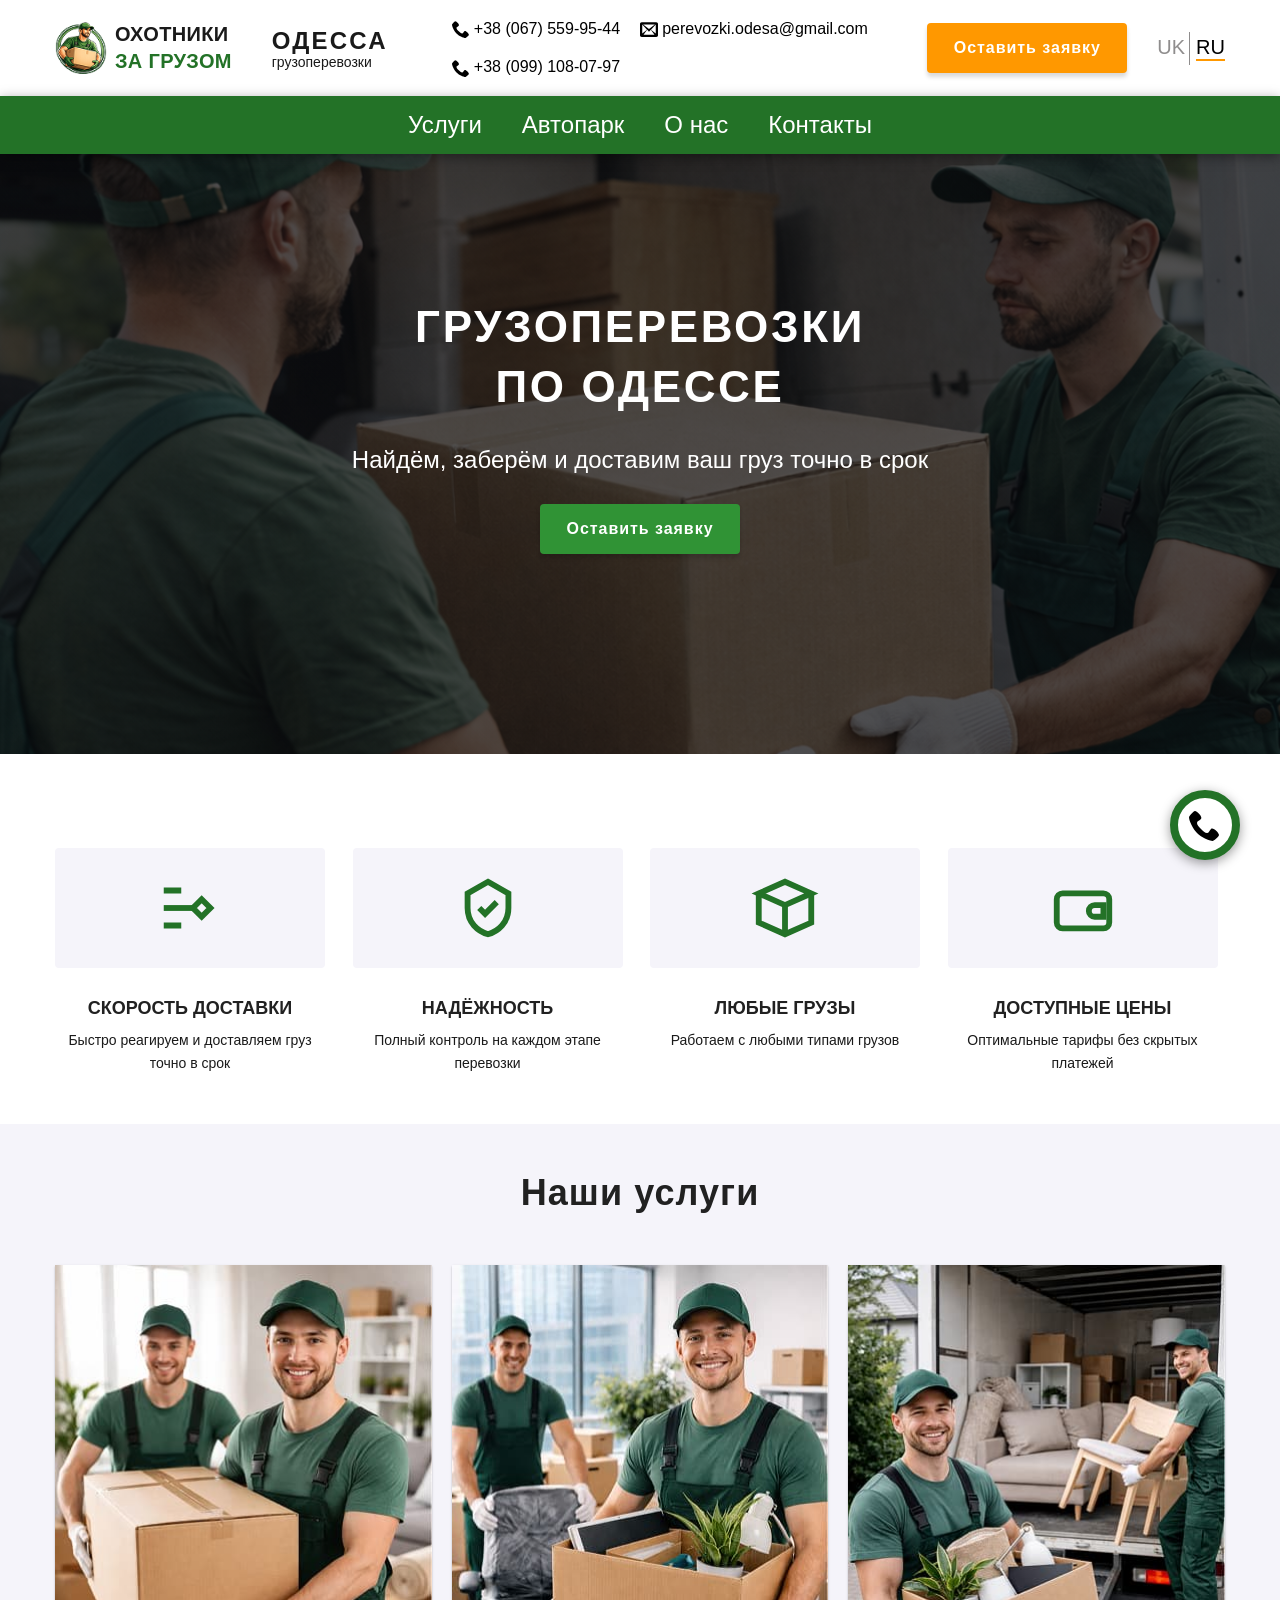
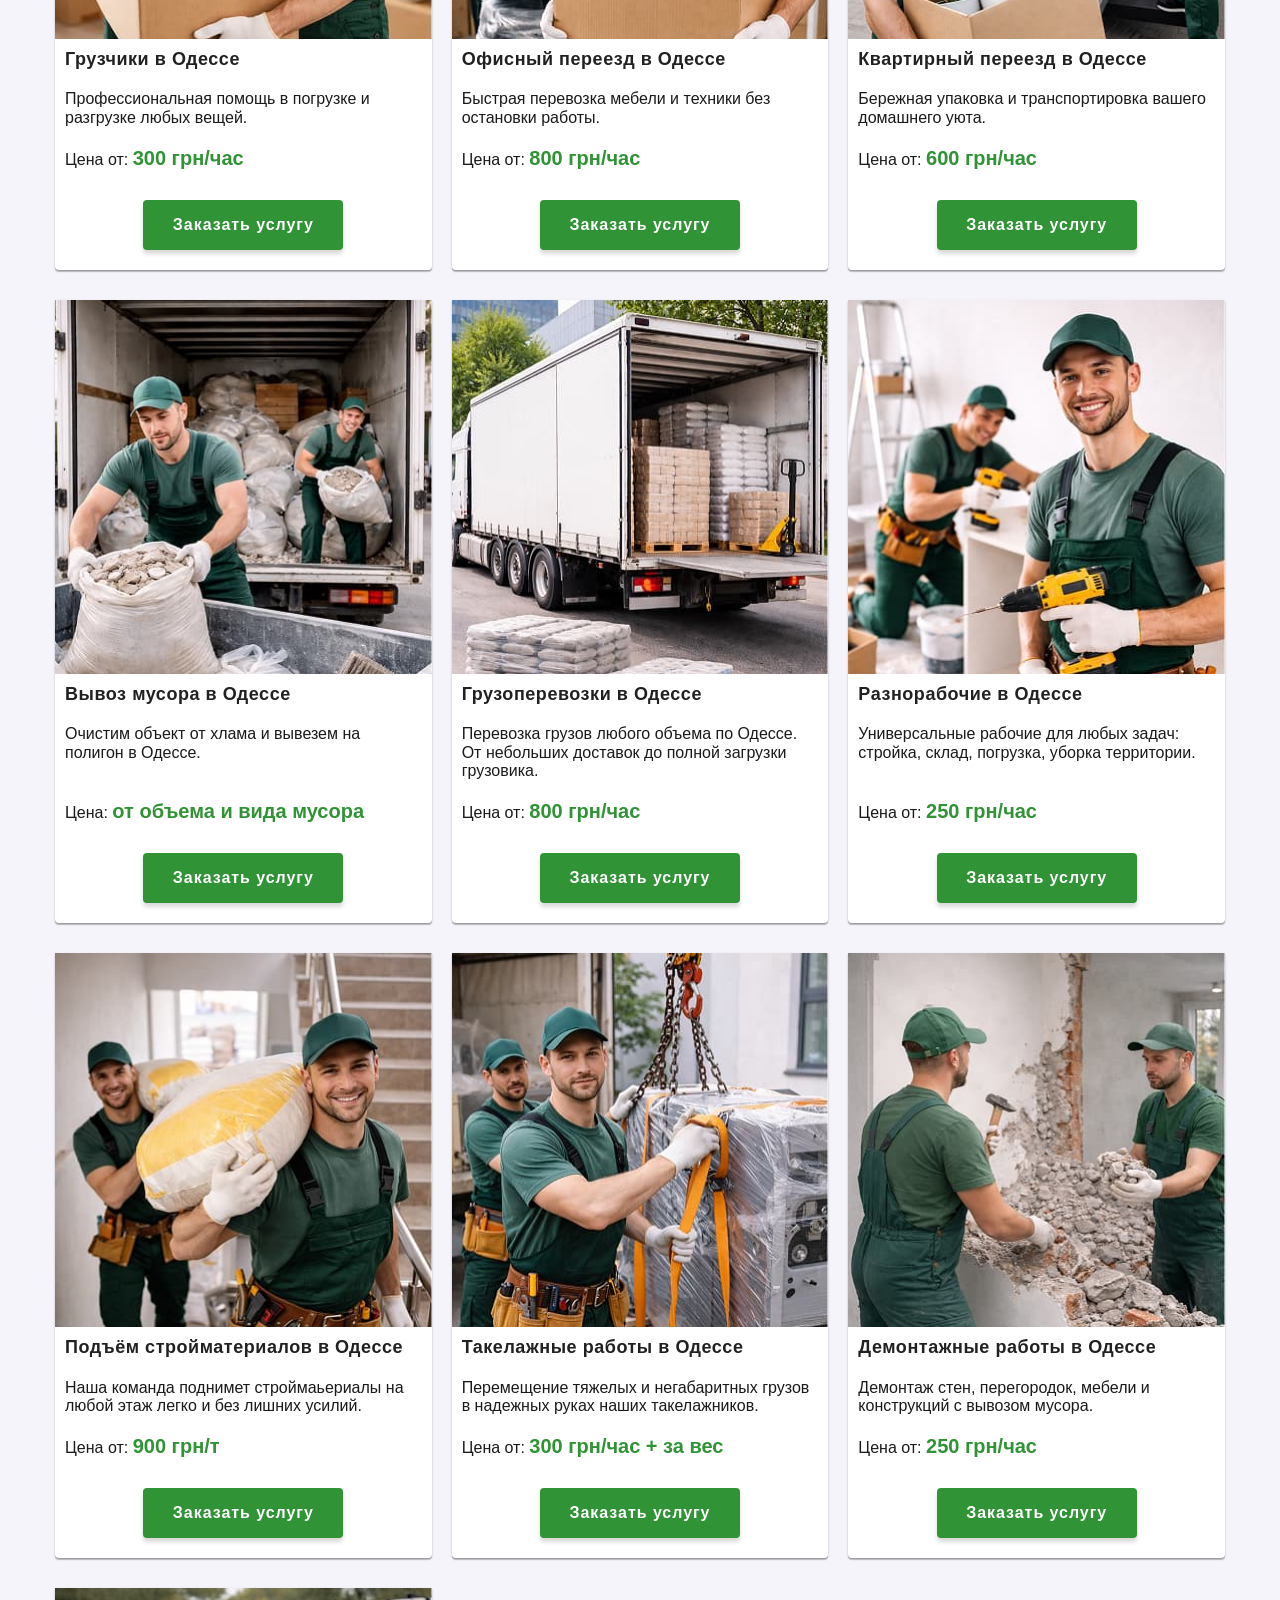
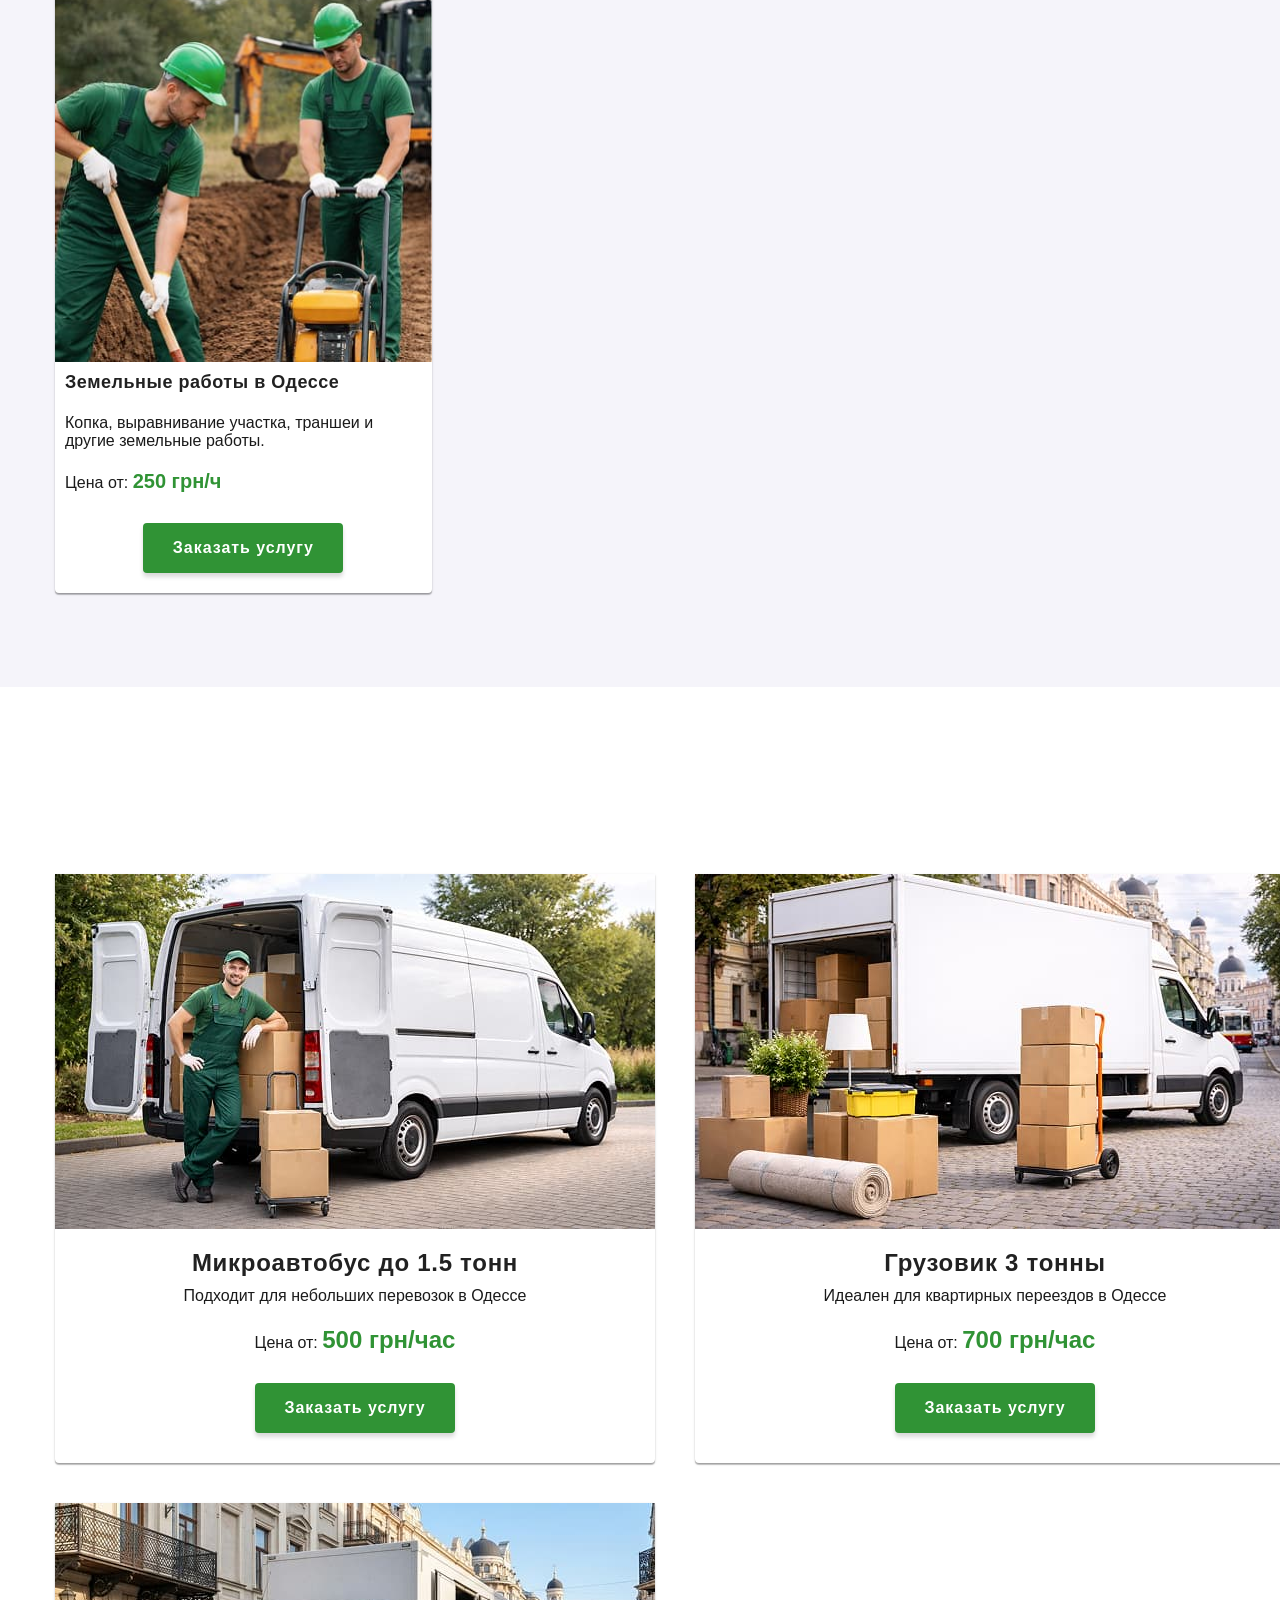
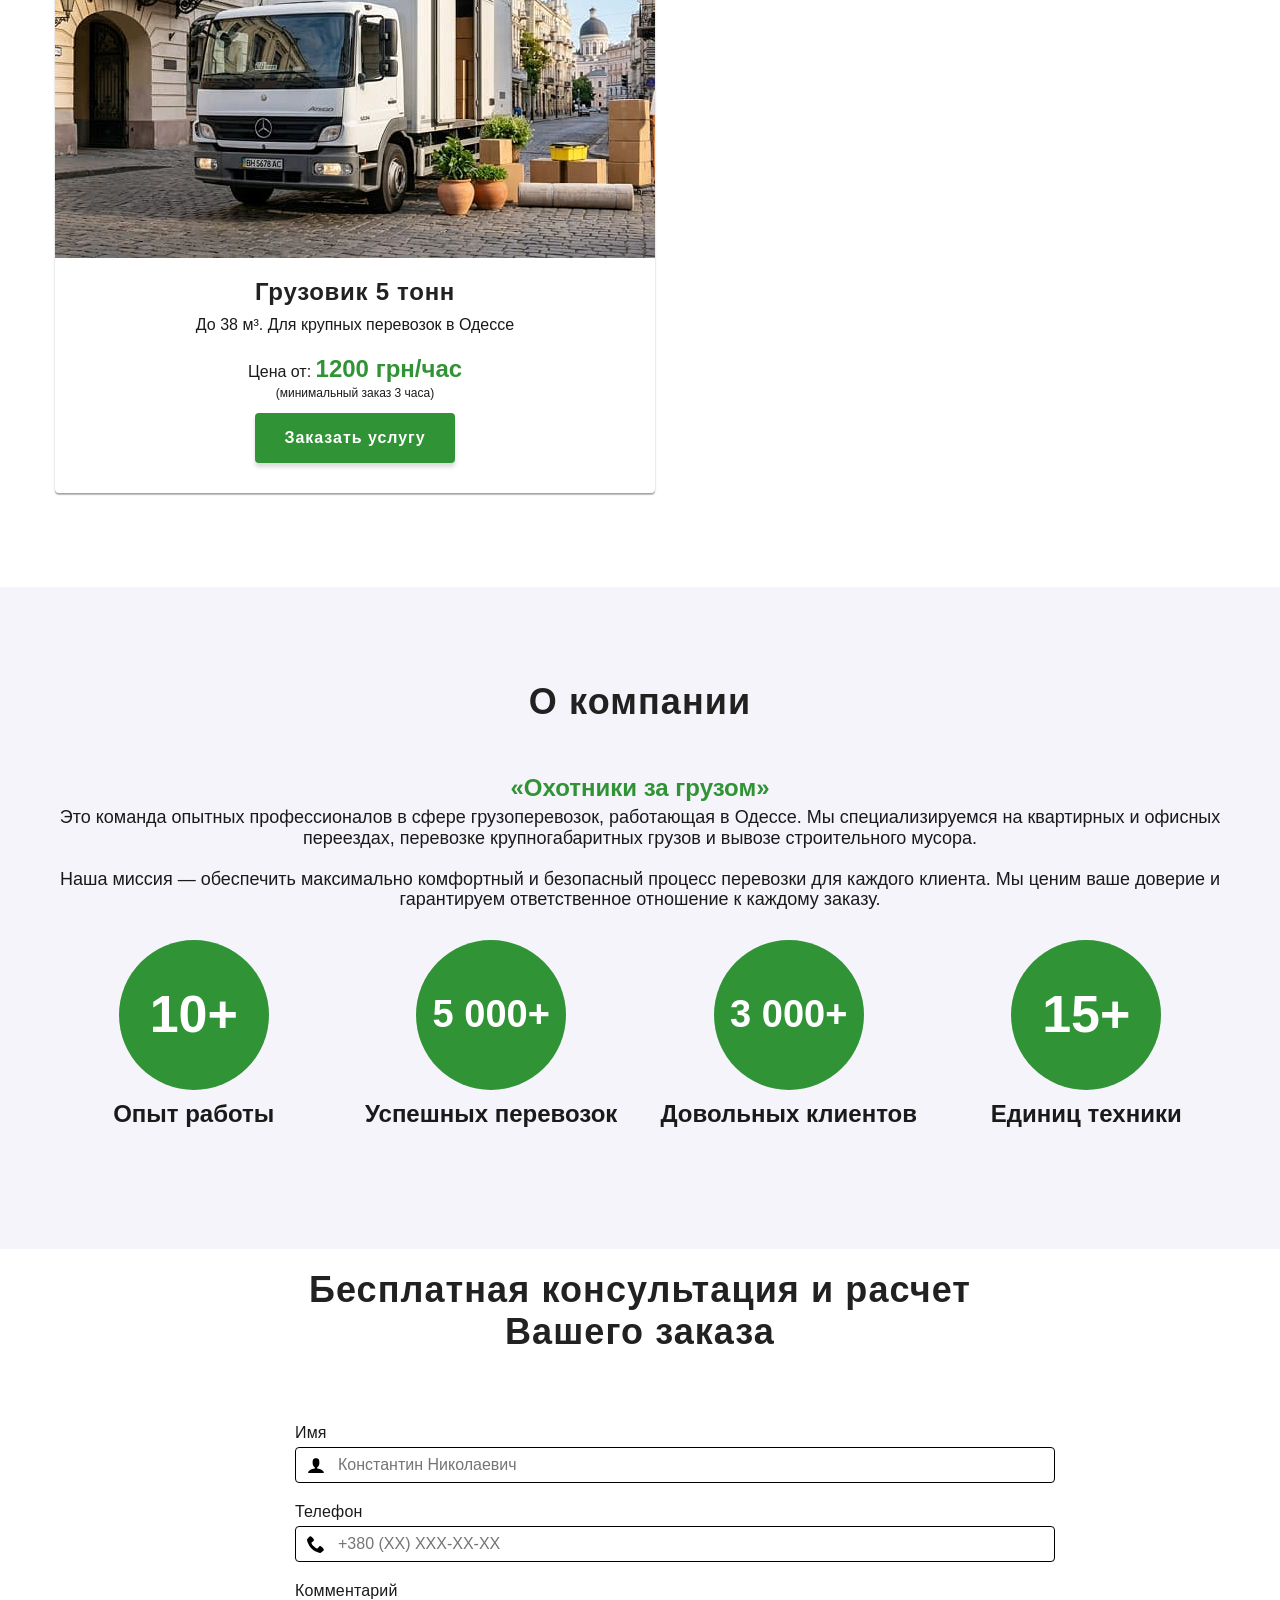
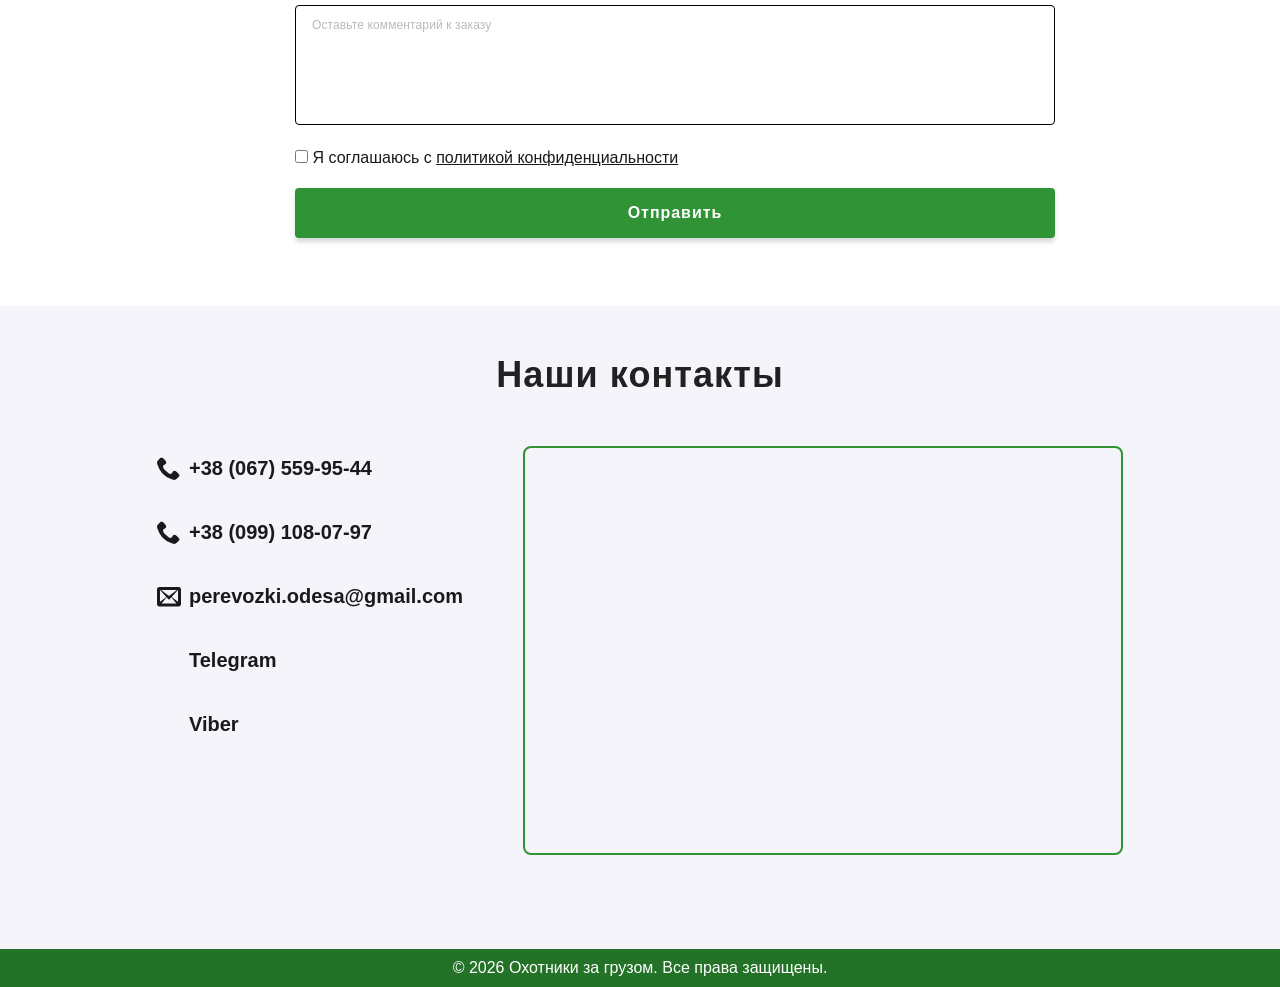
==== commit 5505ce62: "working js" ====
--- a/ru/index.html
+++ b/ru/index.html
@@ -23,6 +23,14 @@
     <meta name="twitter:title" content="Грузоперевозки Одесса | Охотники за грузом">
     <meta name="twitter:description" content="Переезды и грузчики в Одессе. Надежно и аккуратно.">
     <meta name="twitter:image" content="https://perevozki-odessa.pp.ua/img/og-image.jpg">
+    <meta http-equiv="Content-Security-Policy" content="default-src 'self';
+img-src 'self' data: https:;
+script-src 'self' https:;
+style-src 'self' https: 'unsafe-inline';
+font-src 'self' https:;
+connect-src 'self' https:;
+frame-src https://www.google.com;
+">
 
     <link rel="alternate" hreflang="uk" href="https://perevozki-odessa.pp.ua/" />
     <link rel="alternate" hreflang="ru" href="https://perevozki-odessa.pp.ua/ru/" />
@@ -31,6 +39,9 @@
     <title>Охотники за грузом. Грузоперевозки Одесса. Грузчики Одесса</title>
     <link rel="icon" href="/favicon.ico" type="image/x-icon">
 
+
+    <link rel="preconnect" href="https://fonts.googleapis.com">
+    <link rel="preconnect" href="https://fonts.gstatic.com" crossorigin>
     <link
         href="https://fonts.googleapis.com/css2?family=Inter:wght@400;500;600;800&family=Montserrat:wght@600;700;800;900&display=swap"
         rel="stylesheet">
@@ -203,7 +214,7 @@
     </header>
     <main>
         <!-- Section Hero -->
-        <section>
+        <section class="hero">
             <div class="hero__overlay">
                 <h1 class="hero__overlay__title">Грузоперевозки <br />по Одессе</h1>
                 <p class="hero__overlay__text">Найдём, заберём и доставим ваш груз точно в срок</p>
@@ -724,7 +735,8 @@
                     </ul>
 
                     <div class="contacts__map">
-                        <iframe src="https://www.google.com/maps?q=Одесcа+65000&output=embed" height="400"
+                        <iframe title="карта грузоперевозок в Одессе. Грузоперевозки в черте города"
+                            src="https://www.google.com/maps?q=Одесcа+65000&output=embed" height="400"
                             style="width: 100%; border: 0;" loading="lazy">
                         </iframe>
                     </div>
